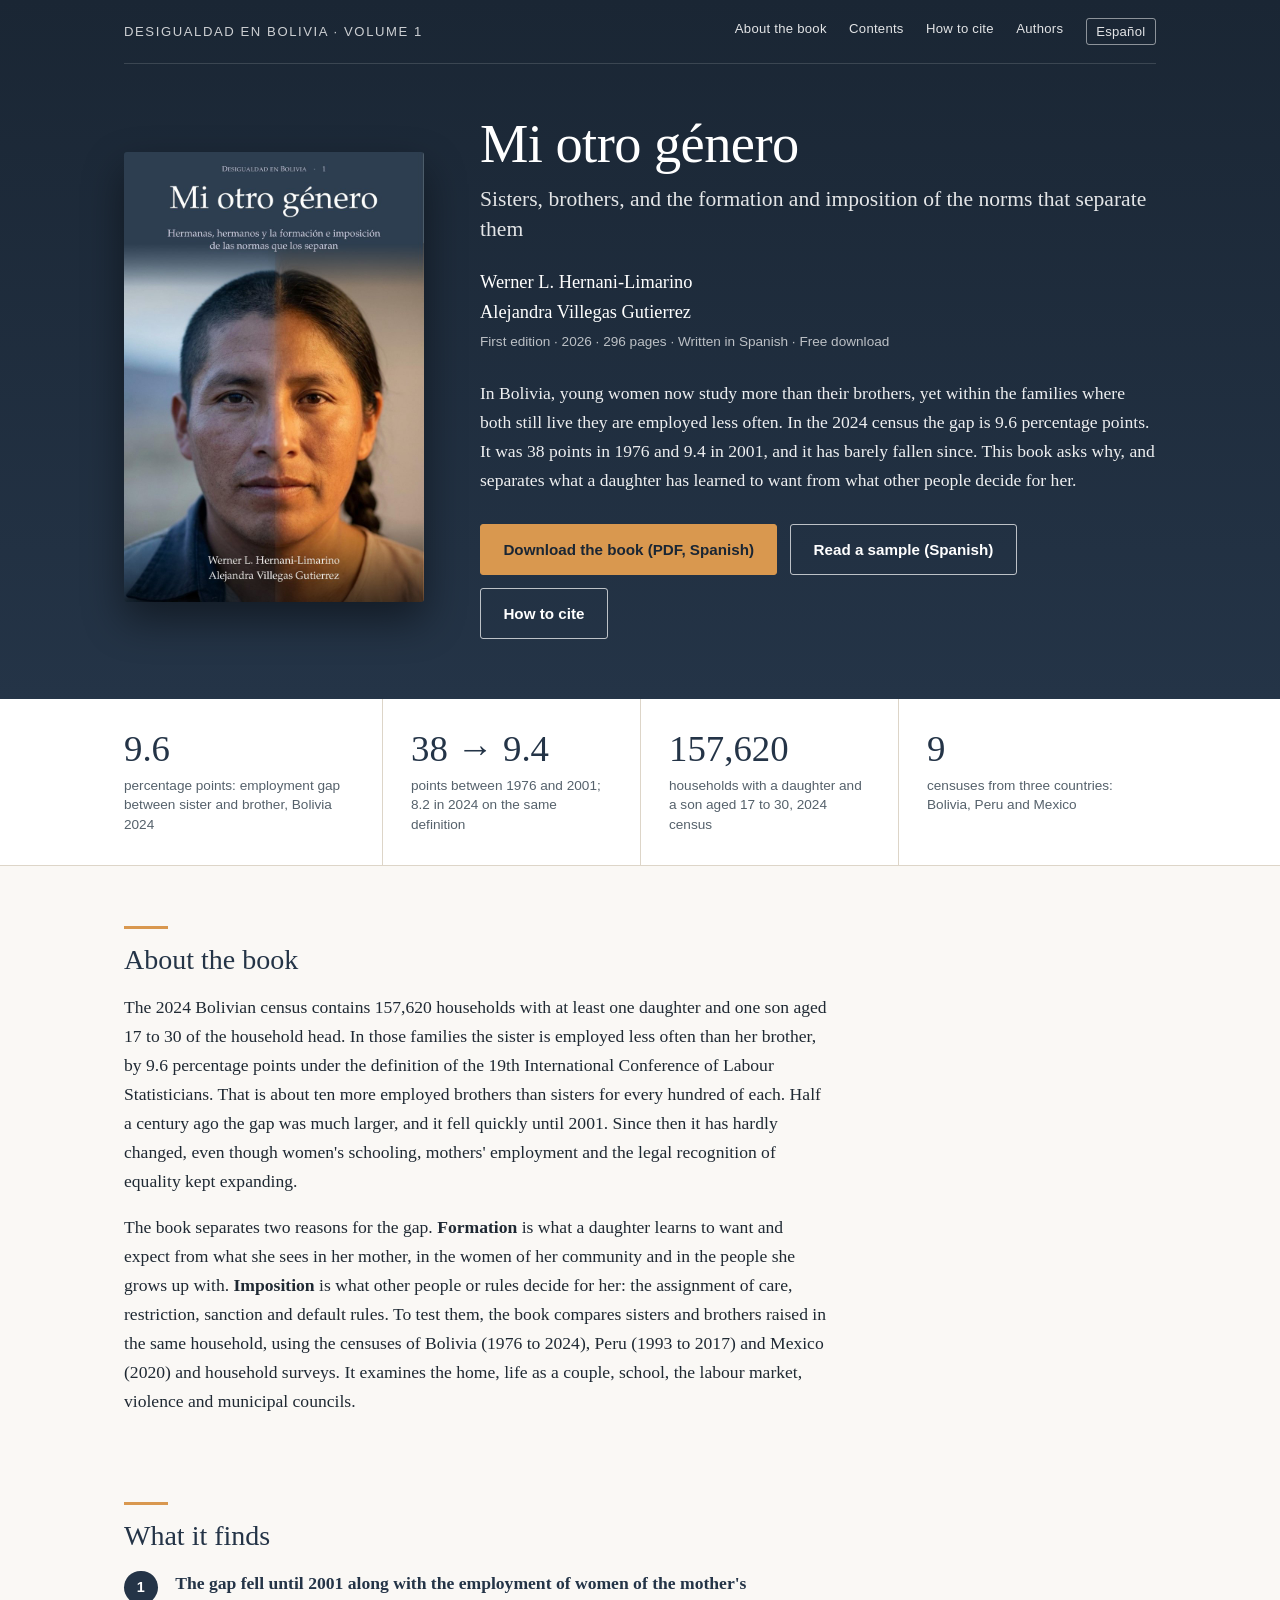
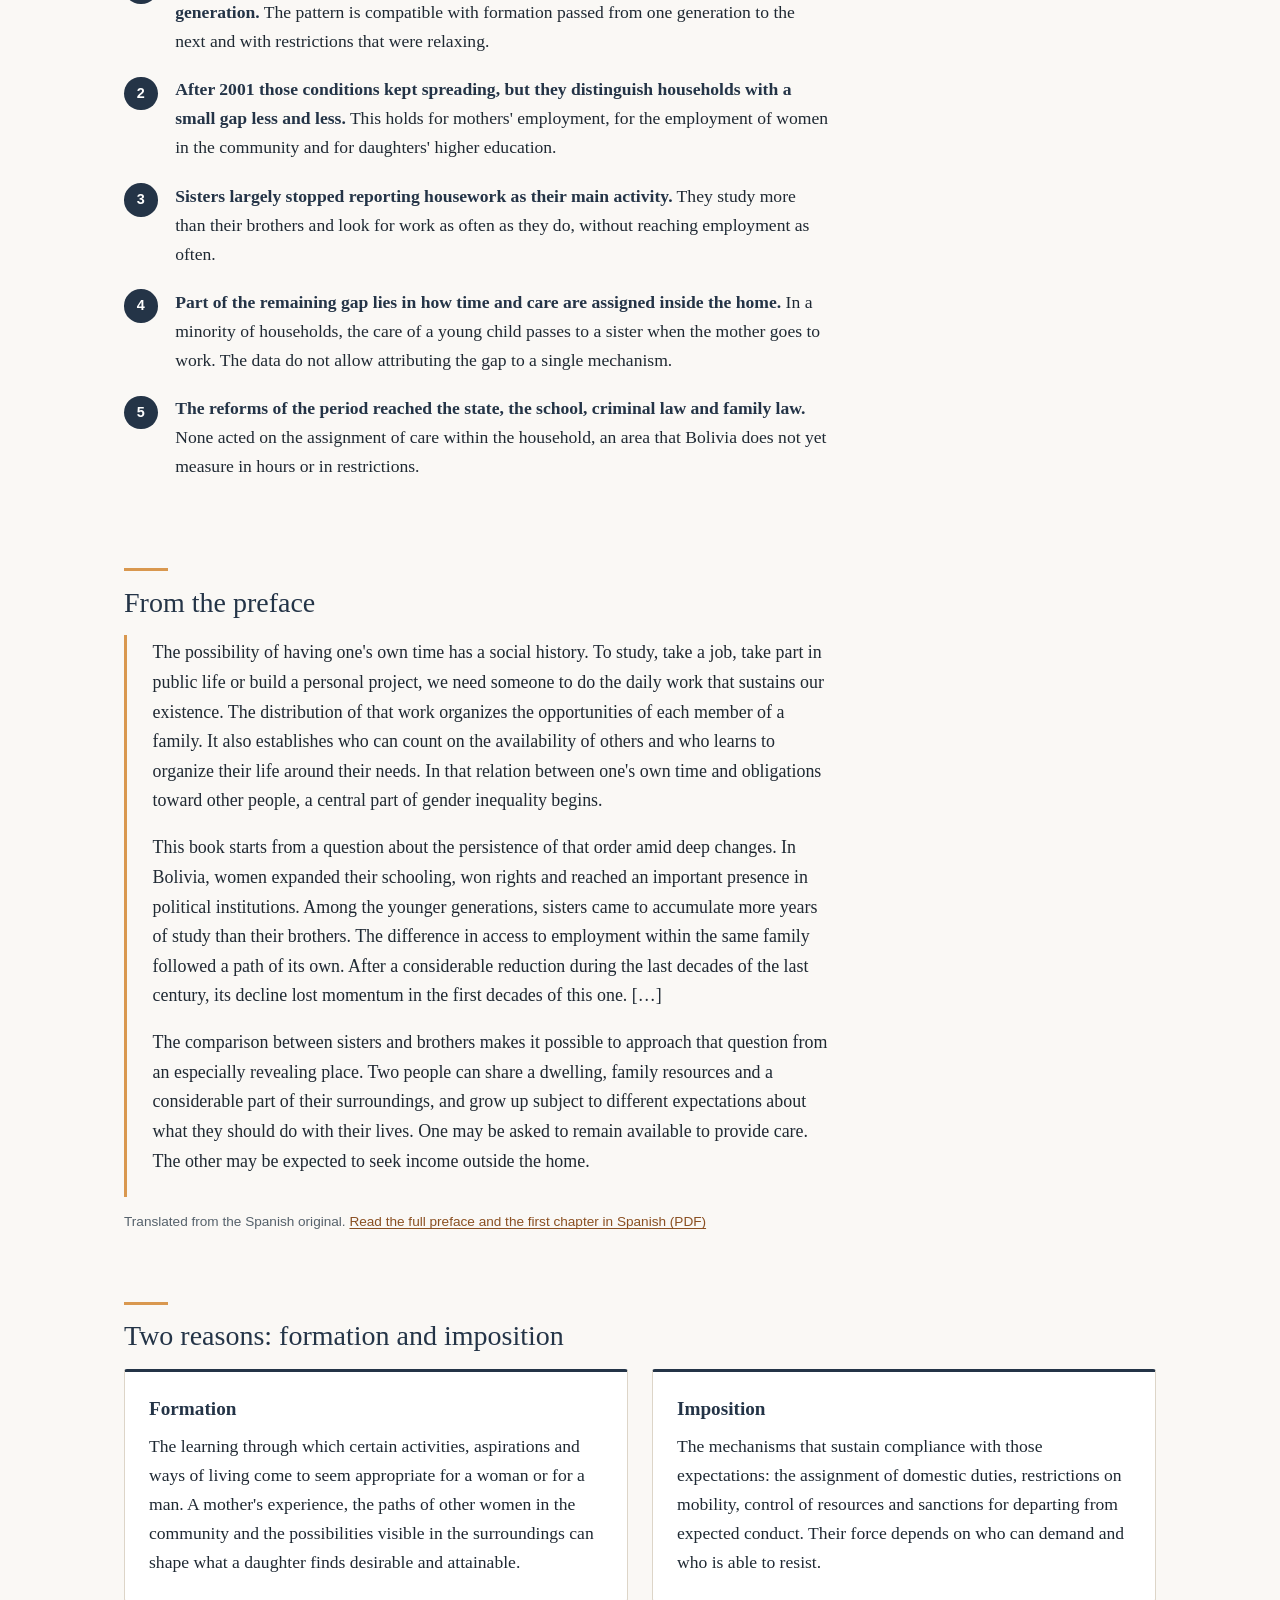
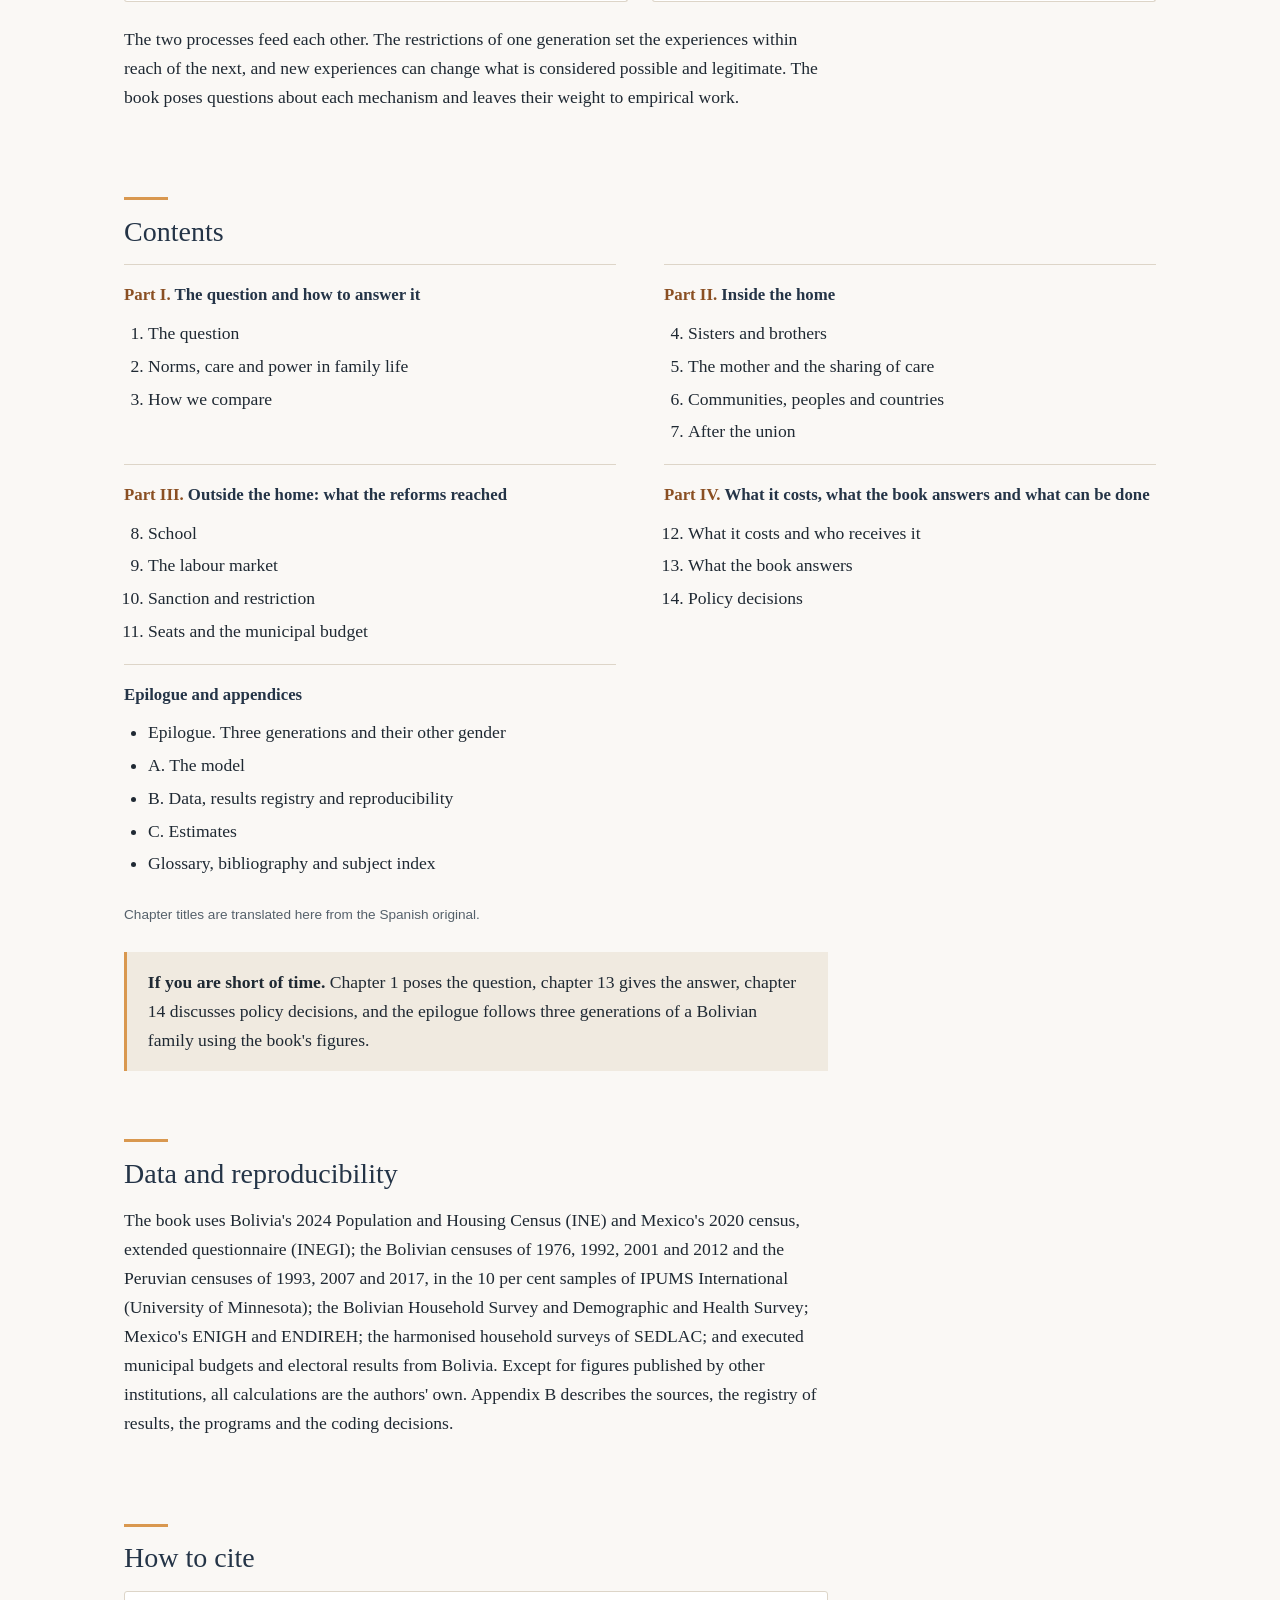
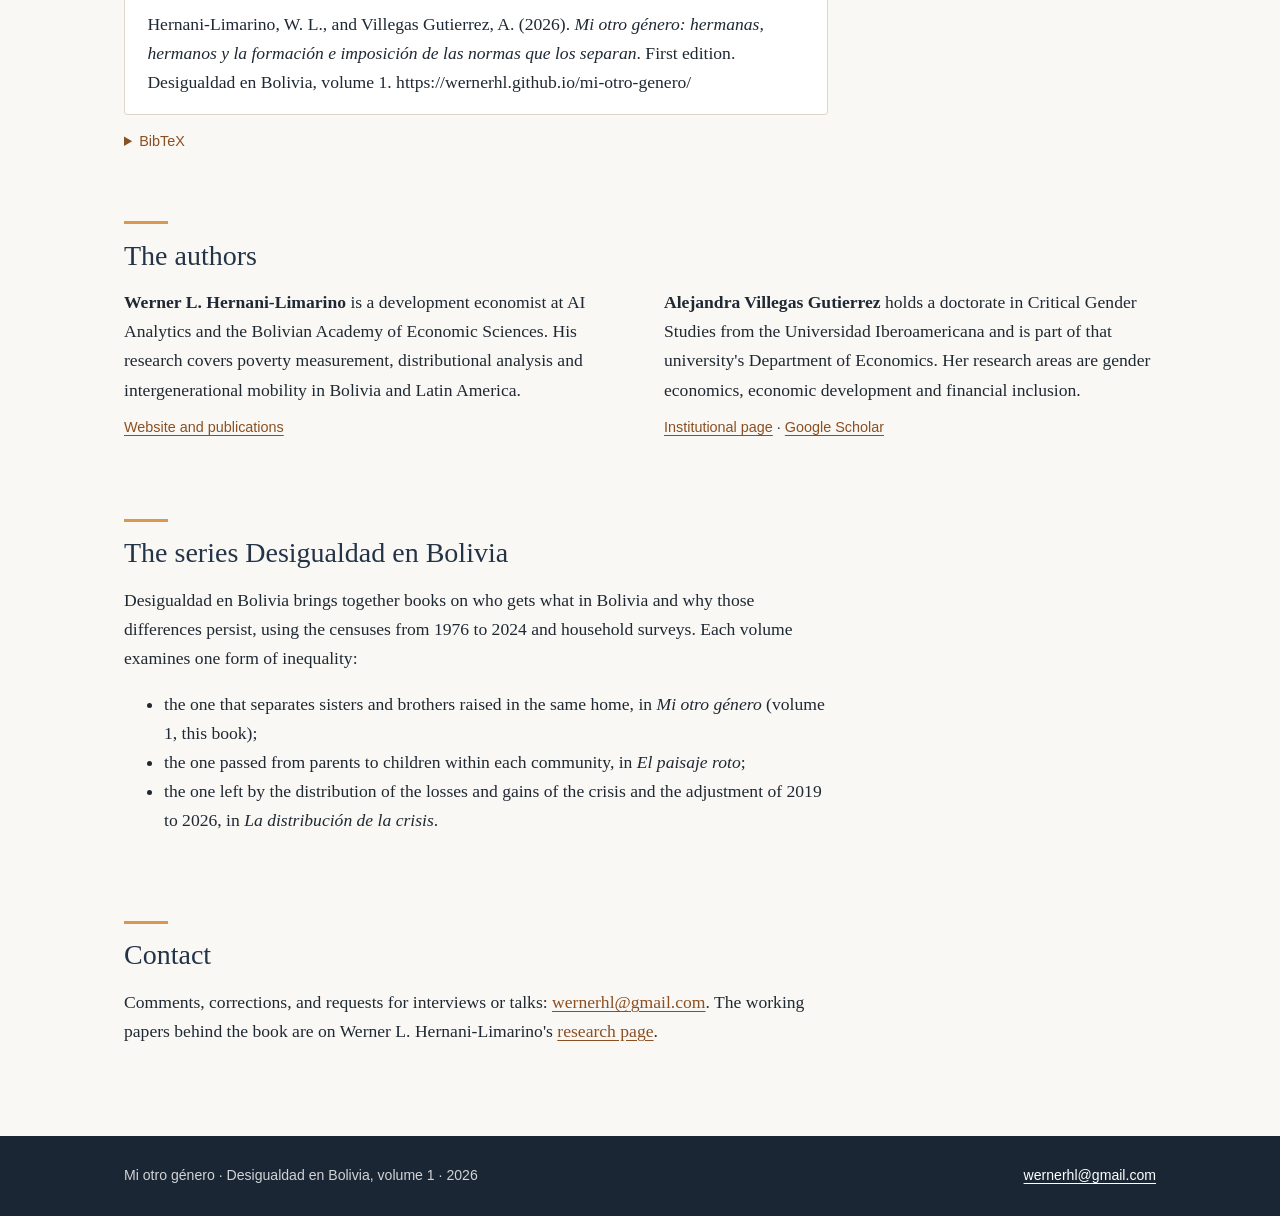
==== mi-otro-genero/en/index.html @ a049e43e "Move Mi otro género to standalone book pages (ES, EN) Each language has its own self-contained page " ====
<!doctype html>
<html lang="en">
<head>
<meta charset="utf-8">
<meta name="viewport" content="width=device-width, initial-scale=1">
<title>Mi otro género | Hernani-Limarino and Villegas Gutierrez</title>
<meta name="description" content="A book on the employment gap between sisters and brothers raised in the same home in Bolivia, Peru and Mexico, and on how the formation and imposition of gender norms sustain it. Desigualdad en Bolivia, volume 1. Free download (in Spanish).">
<link rel="canonical" href="https://wernerhl.github.io/mi-otro-genero/en/">
<link rel="alternate" hreflang="es" href="https://wernerhl.github.io/mi-otro-genero/">
<link rel="alternate" hreflang="en" href="https://wernerhl.github.io/mi-otro-genero/en/">
<link rel="alternate" hreflang="x-default" href="https://wernerhl.github.io/mi-otro-genero/">
<link rel="icon" type="image/png" href="../assets/favicon.png">
<link rel="stylesheet" href="../assets/style.css">
<meta property="og:type" content="book">
<meta property="og:locale" content="en">
<meta property="og:title" content="Mi otro género">
<meta property="og:description" content="Sisters, brothers, and the formation and imposition of the norms that separate them. Werner L. Hernani-Limarino and Alejandra Villegas Gutierrez.">
<meta property="og:url" content="https://wernerhl.github.io/mi-otro-genero/en/">
<meta property="og:image" content="https://wernerhl.github.io/mi-otro-genero/assets/cover-og.jpg">
<meta name="twitter:card" content="summary_large_image">
<script type="application/ld+json">
{
  "@context": "https://schema.org",
  "@type": "Book",
  "name": "Mi otro género",
  "alternativeHeadline": "Sisters, brothers, and the formation and imposition of the norms that separate them",
  "inLanguage": "es",
  "datePublished": "2026",
  "bookEdition": "First edition",
  "numberOfPages": 296,
  "url": "https://wernerhl.github.io/mi-otro-genero/en/",
  "image": "https://wernerhl.github.io/mi-otro-genero/assets/cover.jpg",
  "description": "A book on the employment gap between sisters and brothers raised in the same home in Bolivia, Peru and Mexico, and on how the formation and imposition of gender norms sustain it.",
  "keywords": "gender norms, female employment, sisters and brothers, formation and imposition, care, censuses, Bolivia, Latin America",
  "author": [
    {"@type": "Person", "name": "Werner L. Hernani-Limarino"},
    {"@type": "Person", "name": "Alejandra Villegas Gutierrez"}
  ],
  "isPartOf": {"@type": "BookSeries", "name": "Desigualdad en Bolivia", "position": 1},
  "isAccessibleForFree": true,
  "workExample": {
    "@type": "Book",
    "bookFormat": "https://schema.org/EBook",
    "encodingFormat": "application/pdf",
    "inLanguage": "es",
    "url": "https://wernerhl.github.io/mi-otro-genero/mi-otro-genero.pdf"
  }
}
</script>
</head>
<body>
<a class="skip" href="#main-content">Skip to content</a>

<header class="hero">
  <div class="wrap">
    <div class="topbar">
      <span class="series">Desigualdad en Bolivia · Volume 1</span>
      <nav aria-label="Sections">
        <a href="#about">About the book</a>
        <a href="#contents">Contents</a>
        <a href="#how-to-cite">How to cite</a>
        <a href="#authors">Authors</a>
        <a class="lang" href="../" hreflang="es" lang="es">Español</a>
      </nav>
    </div>
    <div class="hero-grid">
      <figure class="cover">
        <img src="../assets/cover.jpg" width="800" height="1200" alt="Cover of Mi otro género: a man's face and a woman's face joined in a single image">
      </figure>
      <div>
        <h1>Mi otro género</h1>
        <p class="subtitle">Sisters, brothers, and the formation and imposition of the norms that separate them</p>
        <p class="authors">Werner L. Hernani-Limarino<br>Alejandra Villegas Gutierrez</p>
        <p class="edition">First edition · 2026 · 296 pages · Written in Spanish · Free download</p>
        <p class="lead">In Bolivia, young women now study more than their brothers, yet within the families where both still live they are employed less often. In the 2024 census the gap is 9.6 percentage points. It was 38 points in 1976 and 9.4 in 2001, and it has barely fallen since. This book asks why, and separates what a daughter has learned to want from what other people decide for her.</p>
        <div class="buttons">
          <a class="btn primary" href="../mi-otro-genero.pdf">Download the book (PDF, Spanish)</a>
          <a class="btn" href="../mi-otro-genero-muestra.pdf">Read a sample (Spanish)</a>
          <a class="btn" href="#how-to-cite">How to cite</a>
        </div>
      </div>
    </div>
  </div>
</header>

<div class="figures">
  <div class="wrap">
    <ul>
      <li><span class="n">9.6</span><span class="l">percentage points: employment gap between sister and brother, Bolivia 2024</span></li>
      <li><span class="n">38 → 9.4</span><span class="l">points between 1976 and 2001; 8.2 in 2024 on the same definition</span></li>
      <li><span class="n">157,620</span><span class="l">households with a daughter and a son aged 17 to 30, 2024 census</span></li>
      <li><span class="n">9</span><span class="l">censuses from three countries: Bolivia, Peru and Mexico</span></li>
    </ul>
  </div>
</div>

<main id="main-content" class="wrap">

<section id="about">
  <h2>About the book</h2>
  <div class="text">
    <p>The 2024 Bolivian census contains 157,620 households with at least one daughter and one son aged 17 to 30 of the household head. In those families the sister is employed less often than her brother, by 9.6 percentage points under the definition of the 19th International Conference of Labour Statisticians. That is about ten more employed brothers than sisters for every hundred of each. Half a century ago the gap was much larger, and it fell quickly until 2001. Since then it has hardly changed, even though women's schooling, mothers' employment and the legal recognition of equality kept expanding.</p>
    <p>The book separates two reasons for the gap. <strong>Formation</strong> is what a daughter learns to want and expect from what she sees in her mother, in the women of her community and in the people she grows up with. <strong>Imposition</strong> is what other people or rules decide for her: the assignment of care, restriction, sanction and default rules. To test them, the book compares sisters and brothers raised in the same household, using the censuses of Bolivia (1976 to 2024), Peru (1993 to 2017) and Mexico (2020) and household surveys. It examines the home, life as a couple, school, the labour market, violence and municipal councils.</p>
  </div>
</section>

<section id="findings">
  <h2>What it finds</h2>
  <ol class="findings text">
    <li><strong>The gap fell until 2001 along with the employment of women of the mother's generation.</strong> The pattern is compatible with formation passed from one generation to the next and with restrictions that were relaxing.</li>
    <li><strong>After 2001 those conditions kept spreading, but they distinguish households with a small gap less and less.</strong> This holds for mothers' employment, for the employment of women in the community and for daughters' higher education.</li>
    <li><strong>Sisters largely stopped reporting housework as their main activity.</strong> They study more than their brothers and look for work as often as they do, without reaching employment as often.</li>
    <li><strong>Part of the remaining gap lies in how time and care are assigned inside the home.</strong> In a minority of households, the care of a young child passes to a sister when the mother goes to work. The data do not allow attributing the gap to a single mechanism.</li>
    <li><strong>The reforms of the period reached the state, the school, criminal law and family law.</strong> None acted on the assignment of care within the household, an area that Bolivia does not yet measure in hours or in restrictions.</li>
  </ol>
</section>

<section id="preface">
  <h2>From the preface</h2>
  <blockquote class="preface">
    <p>The possibility of having one's own time has a social history. To study, take a job, take part in public life or build a personal project, we need someone to do the daily work that sustains our existence. The distribution of that work organizes the opportunities of each member of a family. It also establishes who can count on the availability of others and who learns to organize their life around their needs. In that relation between one's own time and obligations toward other people, a central part of gender inequality begins.</p>
    <p>This book starts from a question about the persistence of that order amid deep changes. In Bolivia, women expanded their schooling, won rights and reached an important presence in political institutions. Among the younger generations, sisters came to accumulate more years of study than their brothers. The difference in access to employment within the same family followed a path of its own. After a considerable reduction during the last decades of the last century, its decline lost momentum in the first decades of this one. […]</p>
    <p>The comparison between sisters and brothers makes it possible to approach that question from an especially revealing place. Two people can share a dwelling, family resources and a considerable part of their surroundings, and grow up subject to different expectations about what they should do with their lives. One may be asked to remain available to provide care. The other may be expected to seek income outside the home.</p>
  </blockquote>
  <p class="source">Translated from the Spanish original. <a href="../mi-otro-genero-muestra.pdf">Read the full preface and the first chapter in Spanish (PDF)</a></p>
</section>

<section id="two-reasons">
  <h2>Two reasons: formation and imposition</h2>
  <div class="two">
    <div class="card">
      <h3>Formation</h3>
      <p>The learning through which certain activities, aspirations and ways of living come to seem appropriate for a woman or for a man. A mother's experience, the paths of other women in the community and the possibilities visible in the surroundings can shape what a daughter finds desirable and attainable.</p>
    </div>
    <div class="card">
      <h3>Imposition</h3>
      <p>The mechanisms that sustain compliance with those expectations: the assignment of domestic duties, restrictions on mobility, control of resources and sanctions for departing from expected conduct. Their force depends on who can demand and who is able to resist.</p>
    </div>
  </div>
  <div class="text">
    <p>The two processes feed each other. The restrictions of one generation set the experiences within reach of the next, and new experiences can change what is considered possible and legitimate. The book poses questions about each mechanism and leaves their weight to empirical work.</p>
  </div>
</section>

<section id="contents">
  <h2>Contents</h2>
  <div class="parts">
    <div class="part">
      <h3><span>Part I.</span> The question and how to answer it</h3>
      <ol>
        <li>The question</li>
        <li>Norms, care and power in family life</li>
        <li>How we compare</li>
      </ol>
    </div>
    <div class="part">
      <h3><span>Part II.</span> Inside the home</h3>
      <ol start="4">
        <li>Sisters and brothers</li>
        <li>The mother and the sharing of care</li>
        <li>Communities, peoples and countries</li>
        <li>After the union</li>
      </ol>
    </div>
    <div class="part">
      <h3><span>Part III.</span> Outside the home: what the reforms reached</h3>
      <ol start="8">
        <li>School</li>
        <li>The labour market</li>
        <li>Sanction and restriction</li>
        <li>Seats and the municipal budget</li>
      </ol>
    </div>
    <div class="part">
      <h3><span>Part IV.</span> What it costs, what the book answers and what can be done</h3>
      <ol start="12">
        <li>What it costs and who receives it</li>
        <li>What the book answers</li>
        <li>Policy decisions</li>
      </ol>
    </div>
    <div class="part">
      <h3>Epilogue and appendices</h3>
      <ul>
        <li>Epilogue. Three generations and their other gender</li>
        <li>A. The model</li>
        <li>B. Data, results registry and reproducibility</li>
        <li>C. Estimates</li>
        <li>Glossary, bibliography and subject index</li>
      </ul>
    </div>
  </div>
  <p class="source">Chapter titles are translated here from the Spanish original.</p>
  <div class="tip">
    <p><strong>If you are short of time.</strong> Chapter 1 poses the question, chapter 13 gives the answer, chapter 14 discusses policy decisions, and the epilogue follows three generations of a Bolivian family using the book's figures.</p>
  </div>
</section>

<section id="data">
  <h2>Data and reproducibility</h2>
  <div class="text">
    <p>The book uses Bolivia's 2024 Population and Housing Census (INE) and Mexico's 2020 census, extended questionnaire (INEGI); the Bolivian censuses of 1976, 1992, 2001 and 2012 and the Peruvian censuses of 1993, 2007 and 2017, in the 10 per cent samples of IPUMS International (University of Minnesota); the Bolivian Household Survey and Demographic and Health Survey; Mexico's ENIGH and ENDIREH; the harmonised household surveys of SEDLAC; and executed municipal budgets and electoral results from Bolivia. Except for figures published by other institutions, all calculations are the authors' own. Appendix B describes the sources, the registry of results, the programs and the coding decisions.</p>
  </div>
</section>

<section id="how-to-cite">
  <h2>How to cite</h2>
  <div class="cite">
    <p>Hernani-Limarino, W. L., and Villegas Gutierrez, A. (2026). <em>Mi otro género: hermanas, hermanos y la formación e imposición de las normas que los separan</em>. First edition. Desigualdad en Bolivia, volume 1. https://wernerhl.github.io/mi-otro-genero/</p>
  </div>
  <details class="bib">
    <summary>BibTeX</summary>
<pre>@book{HernaniVillegas2026MiOtroGenero,
  author    = {Hernani-Limarino, Werner L. and Villegas Gutierrez, Alejandra},
  title     = {Mi otro género: hermanas, hermanos y la formación e imposición de las normas que los separan},
  year      = {2026},
  edition   = {First},
  series    = {Desigualdad en Bolivia},
  number    = {1},
  language  = {spanish},
  url       = {https://wernerhl.github.io/mi-otro-genero/}
}</pre>
  </details>
</section>

<section id="authors">
  <h2>The authors</h2>
  <div class="people">
    <div>
      <p><strong>Werner L. Hernani-Limarino</strong> is a development economist at AI Analytics and the Bolivian Academy of Economic Sciences. His research covers poverty measurement, distributional analysis and intergenerational mobility in Bolivia and Latin America.</p>
      <p class="links"><a href="https://wernerhl.github.io/">Website and publications</a></p>
    </div>
    <div>
      <p><strong>Alejandra Villegas Gutierrez</strong> holds a doctorate in Critical Gender Studies from the Universidad Iberoamericana and is part of that university's Department of Economics. Her research areas are gender economics, economic development and financial inclusion.</p>
      <p class="links"><a href="https://economia.ibero.mx/personnel/mtra-maria-alejandra-villegas-gutierrez/">Institutional page</a> · <a href="https://scholar.google.com/citations?user=RIN1hb8AAAAJ&amp;hl=en">Google Scholar</a></p>
    </div>
  </div>
</section>

<section id="series">
  <h2>The series Desigualdad en Bolivia</h2>
  <div class="text">
    <p>Desigualdad en Bolivia brings together books on who gets what in Bolivia and why those differences persist, using the censuses from 1976 to 2024 and household surveys. Each volume examines one form of inequality:</p>
    <ul>
      <li>the one that separates sisters and brothers raised in the same home, in <em>Mi otro género</em> (volume 1, this book);</li>
      <li>the one passed from parents to children within each community, in <em>El paisaje roto</em>;</li>
      <li>the one left by the distribution of the losses and gains of the crisis and the adjustment of 2019 to 2026, in <em>La distribución de la crisis</em>.</li>
    </ul>
  </div>
</section>

<section id="contact">
  <h2>Contact</h2>
  <div class="text">
    <p>Comments, corrections, and requests for interviews or talks: <a href="mailto:wernerhl@gmail.com">wernerhl@gmail.com</a>. The working papers behind the book are on Werner L. Hernani-Limarino's <a href="https://wernerhl.github.io/research.html">research page</a>.</p>
  </div>
</section>

</main>

<footer>
  <div class="wrap">
    <span>Mi otro género · Desigualdad en Bolivia, volume 1 · 2026</span>
    <span><a href="mailto:wernerhl@gmail.com">wernerhl@gmail.com</a></span>
  </div>
</footer>
</body>
</html>
---- mi-otro-genero/assets/style.css ----
:root {
  --navy: #243447;
  --navy-deep: #1a2634;
  --paper: #faf8f5;
  --sand: #f0eae0;
  --ink: #1f2933;
  --muted: #55616b;
  --line: #ddd5c8;
  --amber: #d9984f;
  --link: #8a4f22;
  --serif: "Iowan Old Style", "Palatino Linotype", Palatino, "Book Antiqua", Georgia, serif;
  --sans: -apple-system, "Segoe UI", Roboto, "Helvetica Neue", Arial, sans-serif;
}

* { box-sizing: border-box; }

html { scroll-behavior: smooth; }

body {
  margin: 0;
  background: var(--paper);
  color: var(--ink);
  font-family: var(--serif);
  font-size: 1.1rem;
  line-height: 1.65;
  -webkit-text-size-adjust: 100%;
}

a { color: var(--link); text-underline-offset: 0.18em; }
a:hover { color: var(--navy); }
a:focus-visible, summary:focus-visible { outline: 3px solid var(--amber); outline-offset: 3px; }

.skip {
  position: absolute;
  left: -999px;
  top: 0;
  background: #fff;
  color: var(--navy);
  padding: 0.6rem 1rem;
  z-index: 10;
}
.skip:focus { left: 0; }

.wrap {
  width: 100%;
  max-width: 1080px;
  margin: 0 auto;
  padding: 0 24px;
}

.hero {
  background: linear-gradient(180deg, var(--navy-deep) 0%, var(--navy) 100%);
  color: #fff;
}

.topbar {
  display: flex;
  flex-wrap: wrap;
  align-items: center;
  justify-content: space-between;
  gap: 0.6rem 1.6rem;
  padding: 18px 0;
  font-family: var(--sans);
  font-size: 0.82rem;
  letter-spacing: 0.02em;
  border-bottom: 1px solid rgba(255, 255, 255, 0.14);
}
.topbar .series {
  text-transform: uppercase;
  letter-spacing: 0.12em;
  color: rgba(255, 255, 255, 0.78);
}
.topbar nav { display: flex; flex-wrap: wrap; gap: 0.4rem 1.4rem; }
.topbar a { color: rgba(255, 255, 255, 0.88); text-decoration: none; }
.topbar a:hover { color: #fff; text-decoration: underline; }
.topbar a.lang {
  border: 1px solid rgba(255, 255, 255, 0.5);
  border-radius: 3px;
  padding: 0.1rem 0.6rem;
}

.hero-grid {
  display: grid;
  grid-template-columns: 300px 1fr;
  gap: 56px;
  align-items: center;
  padding: 52px 0 60px;
}

.cover { margin: 0; }
.cover img {
  display: block;
  width: 100%;
  height: auto;
  border-radius: 3px;
  box-shadow: 0 18px 40px rgba(0, 0, 0, 0.45);
}

.hero h1 {
  margin: 0;
  font-size: 3.4rem;
  line-height: 1.05;
  font-weight: 400;
  letter-spacing: -0.01em;
}
.subtitle {
  margin: 0.7rem 0 0;
  font-size: 1.35rem;
  line-height: 1.4;
  color: rgba(255, 255, 255, 0.88);
}
.authors {
  margin: 1.4rem 0 0;
  font-size: 1.15rem;
  color: #fff;
}
.edition {
  margin: 0.2rem 0 0;
  font-family: var(--sans);
  font-size: 0.85rem;
  color: rgba(255, 255, 255, 0.7);
}
.lead {
  margin: 1.6rem 0 0;
  max-width: 40em;
  font-size: 1.1rem;
  color: rgba(255, 255, 255, 0.92);
}

.buttons { display: flex; flex-wrap: wrap; gap: 0.8rem; margin-top: 1.8rem; }
.btn {
  display: inline-block;
  font-family: var(--sans);
  font-size: 0.95rem;
  font-weight: 600;
  text-decoration: none;
  padding: 0.75rem 1.4rem;
  border-radius: 3px;
  border: 1.5px solid rgba(255, 255, 255, 0.7);
  color: #fff;
}
.btn:hover { background: rgba(255, 255, 255, 0.12); color: #fff; }
.btn.primary { background: var(--amber); border-color: var(--amber); color: var(--navy-deep); }
.btn.primary:hover { background: #e6aa66; border-color: #e6aa66; color: var(--navy-deep); }

.figures {
  background: #fff;
  border-bottom: 1px solid var(--line);
}
.figures ul {
  list-style: none;
  margin: 0;
  padding: 0;
  display: grid;
  grid-template-columns: repeat(4, 1fr);
}
.figures li { padding: 30px 28px 30px 0; }
.figures li + li { padding-left: 28px; border-left: 1px solid var(--line); }
.figures .n {
  display: block;
  font-size: 2.3rem;
  line-height: 1.1;
  color: var(--navy);
  white-space: nowrap;
}
.figures .l {
  display: block;
  margin-top: 0.4rem;
  font-family: var(--sans);
  font-size: 0.85rem;
  line-height: 1.45;
  color: var(--muted);
}

section { padding: 12px 0 8px; }
.text { max-width: 44rem; }

h2 {
  margin: 3rem 0 1rem;
  font-size: 1.75rem;
  line-height: 1.2;
  font-weight: 400;
  color: var(--navy);
}
h2::before {
  content: "";
  display: block;
  width: 44px;
  height: 3px;
  background: var(--amber);
  margin-bottom: 0.9rem;
}
h3 { margin: 0 0 0.5rem; font-size: 1.2rem; font-weight: 600; color: var(--navy); }

p { margin: 0 0 1.1rem; }

.findings {
  list-style: none;
  counter-reset: f;
  margin: 0;
  padding: 0;
}
.findings li {
  counter-increment: f;
  position: relative;
  padding: 0 0 1.2rem 3.2rem;
}
.findings li::before {
  content: counter(f);
  position: absolute;
  left: 0;
  top: 0.1rem;
  width: 2.1rem;
  height: 2.1rem;
  border-radius: 50%;
  background: var(--navy);
  color: #fff;
  font-family: var(--sans);
  font-size: 0.9rem;
  font-weight: 600;
  display: flex;
  align-items: center;
  justify-content: center;
}
.findings strong { color: var(--navy); font-weight: 600; }

blockquote.preface {
  margin: 0;
  padding: 0.2rem 0 0.2rem 1.6rem;
  border-left: 3px solid var(--amber);
  max-width: 44rem;
}
blockquote.preface p { font-size: 1.12rem; }
.source {
  margin: 0.9rem 0 0;
  font-family: var(--sans);
  font-size: 0.85rem;
  color: var(--muted);
}

.two {
  display: grid;
  grid-template-columns: 1fr 1fr;
  gap: 24px;
  margin: 0 0 1.4rem;
}
.card {
  background: #fff;
  border: 1px solid var(--line);
  border-top: 3px solid var(--navy);
  border-radius: 3px;
  padding: 1.3rem 1.5rem 0.4rem;
}

.parts {
  display: grid;
  grid-template-columns: 1fr 1fr;
  gap: 6px 48px;
}
.part { padding: 1rem 0 0.6rem; border-top: 1px solid var(--line); }
.part h3 { font-size: 1.05rem; }
.part h3 span { color: var(--link); }
.part ol, .part ul { margin: 0; padding-left: 1.5rem; }
.part li { padding: 0.12rem 0; }

.tip {
  background: var(--sand);
  border-left: 3px solid var(--amber);
  padding: 1rem 1.3rem;
  margin: 1.6rem 0 0;
  max-width: 44rem;
}
.tip p { margin: 0; }

.cite {
  background: #fff;
  border: 1px solid var(--line);
  border-radius: 3px;
  padding: 1.1rem 1.4rem;
  max-width: 44rem;
  overflow-wrap: anywhere;
}
.cite p { margin: 0; }

details.bib { margin-top: 0.9rem; max-width: 44rem; }
details.bib summary {
  cursor: pointer;
  font-family: var(--sans);
  font-size: 0.9rem;
  color: var(--link);
}
details.bib pre {
  margin: 0.7rem 0 0;
  padding: 1rem 1.2rem;
  background: var(--navy-deep);
  color: #f2ede4;
  border-radius: 3px;
  overflow-x: auto;
  font-size: 0.82rem;
  line-height: 1.55;
}

.people { display: grid; grid-template-columns: 1fr 1fr; gap: 24px 48px; }
.people p { margin-bottom: 0.7rem; }
.links { font-family: var(--sans); font-size: 0.9rem; }

footer {
  margin-top: 4rem;
  background: var(--navy-deep);
  color: rgba(255, 255, 255, 0.8);
  font-family: var(--sans);
  font-size: 0.88rem;
  padding: 1.8rem 0;
}
footer .wrap { display: flex; flex-wrap: wrap; justify-content: space-between; gap: 0.6rem 2rem; }
footer a { color: #fff; }

@media (max-width: 900px) {
  .hero-grid { grid-template-columns: 220px 1fr; gap: 36px; padding: 40px 0 48px; }
  .hero h1 { font-size: 2.7rem; }
  .figures ul { grid-template-columns: 1fr 1fr; }
  .figures li:nth-child(3) { padding-left: 0; border-left: 0; }
  .figures li:nth-child(n+3) { border-top: 1px solid var(--line); }
}

@media (max-width: 680px) {
  body { font-size: 1.05rem; }
  .wrap { padding: 0 18px; }
  .hero-grid { grid-template-columns: 1fr; gap: 28px; }
  .cover { max-width: 230px; margin: 0 auto; }
  .hero h1 { font-size: 2.4rem; }
  .subtitle { font-size: 1.2rem; }
  .topbar nav a:not(.lang) { display: none; }
  .two, .parts, .people { grid-template-columns: 1fr; }
  .figures .n { font-size: 1.9rem; }
  .figures li { padding-right: 14px; }
  .figures li + li { padding-left: 16px; }
  .figures li:nth-child(3) { padding-left: 0; }
}

@media print {
  .topbar, .buttons, footer { display: none; }
  .hero { background: none; color: #000; }
  .hero * { color: #000 !important; }
}
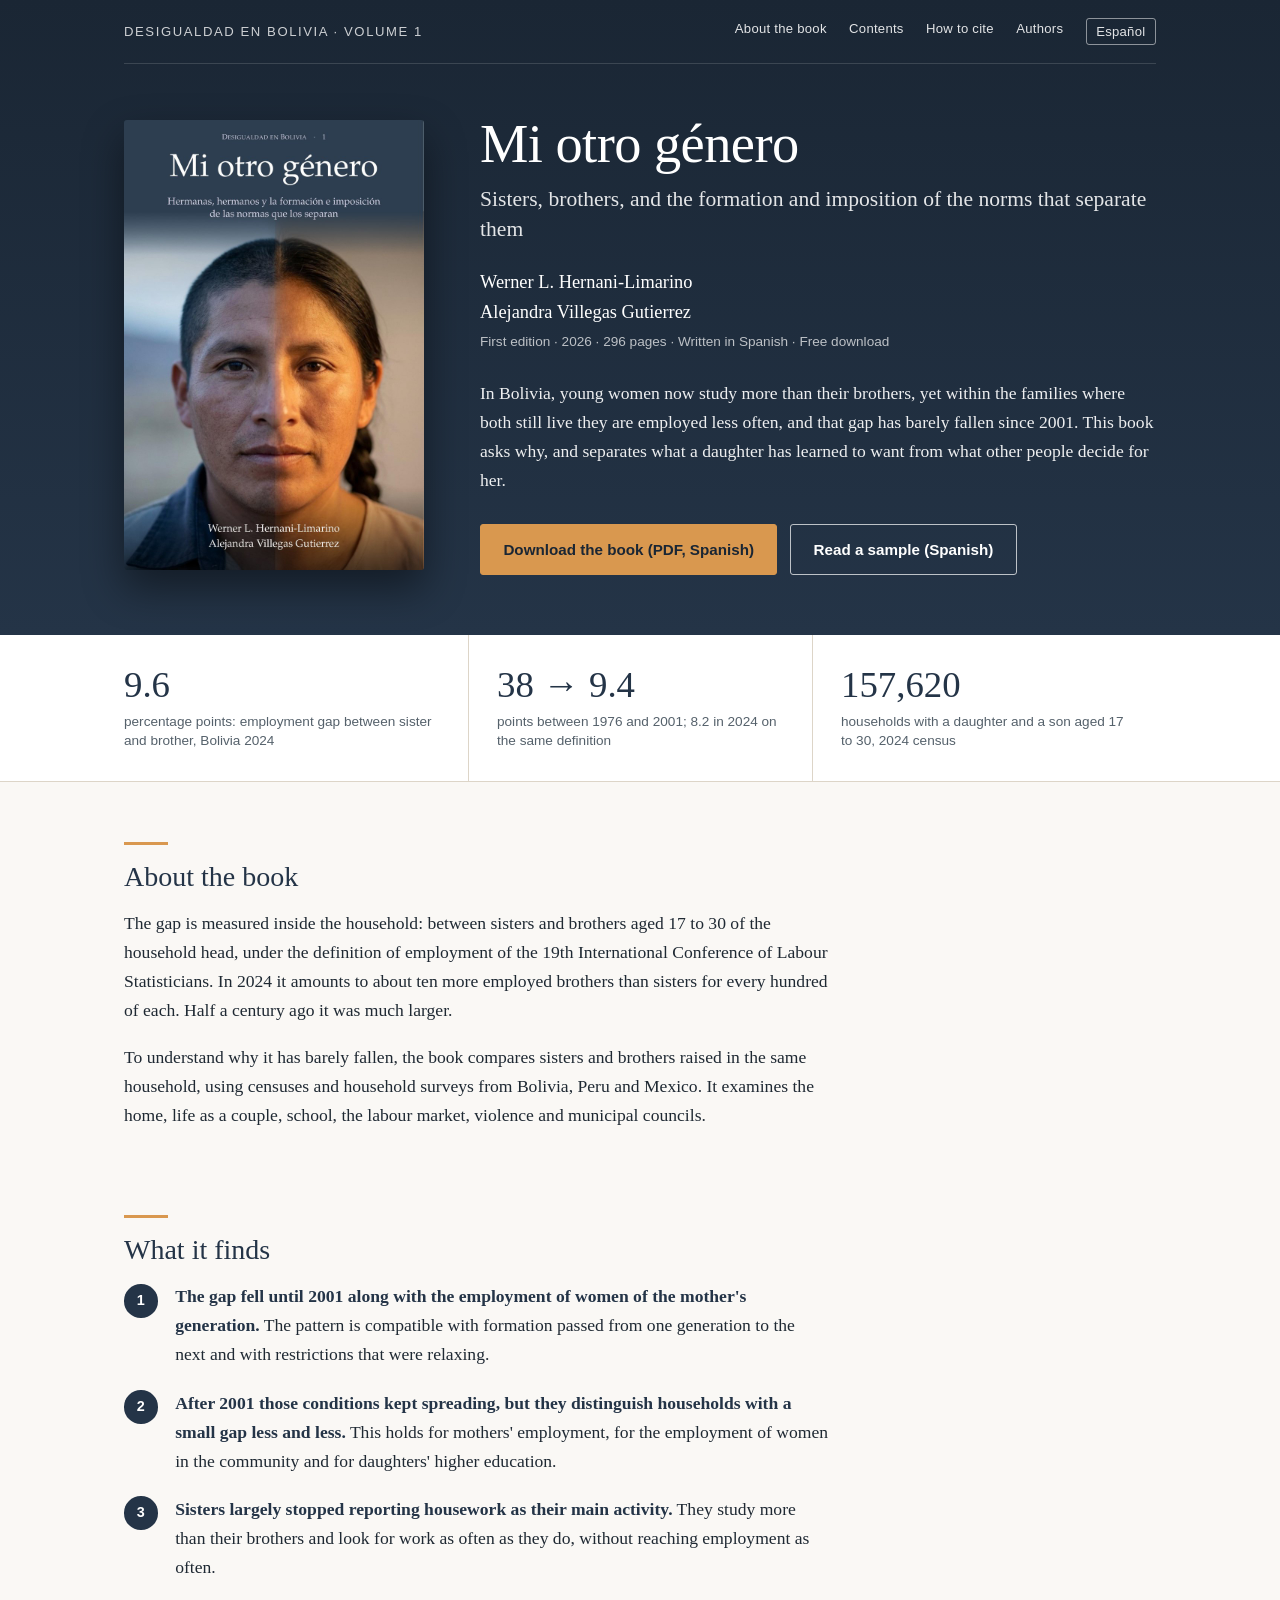
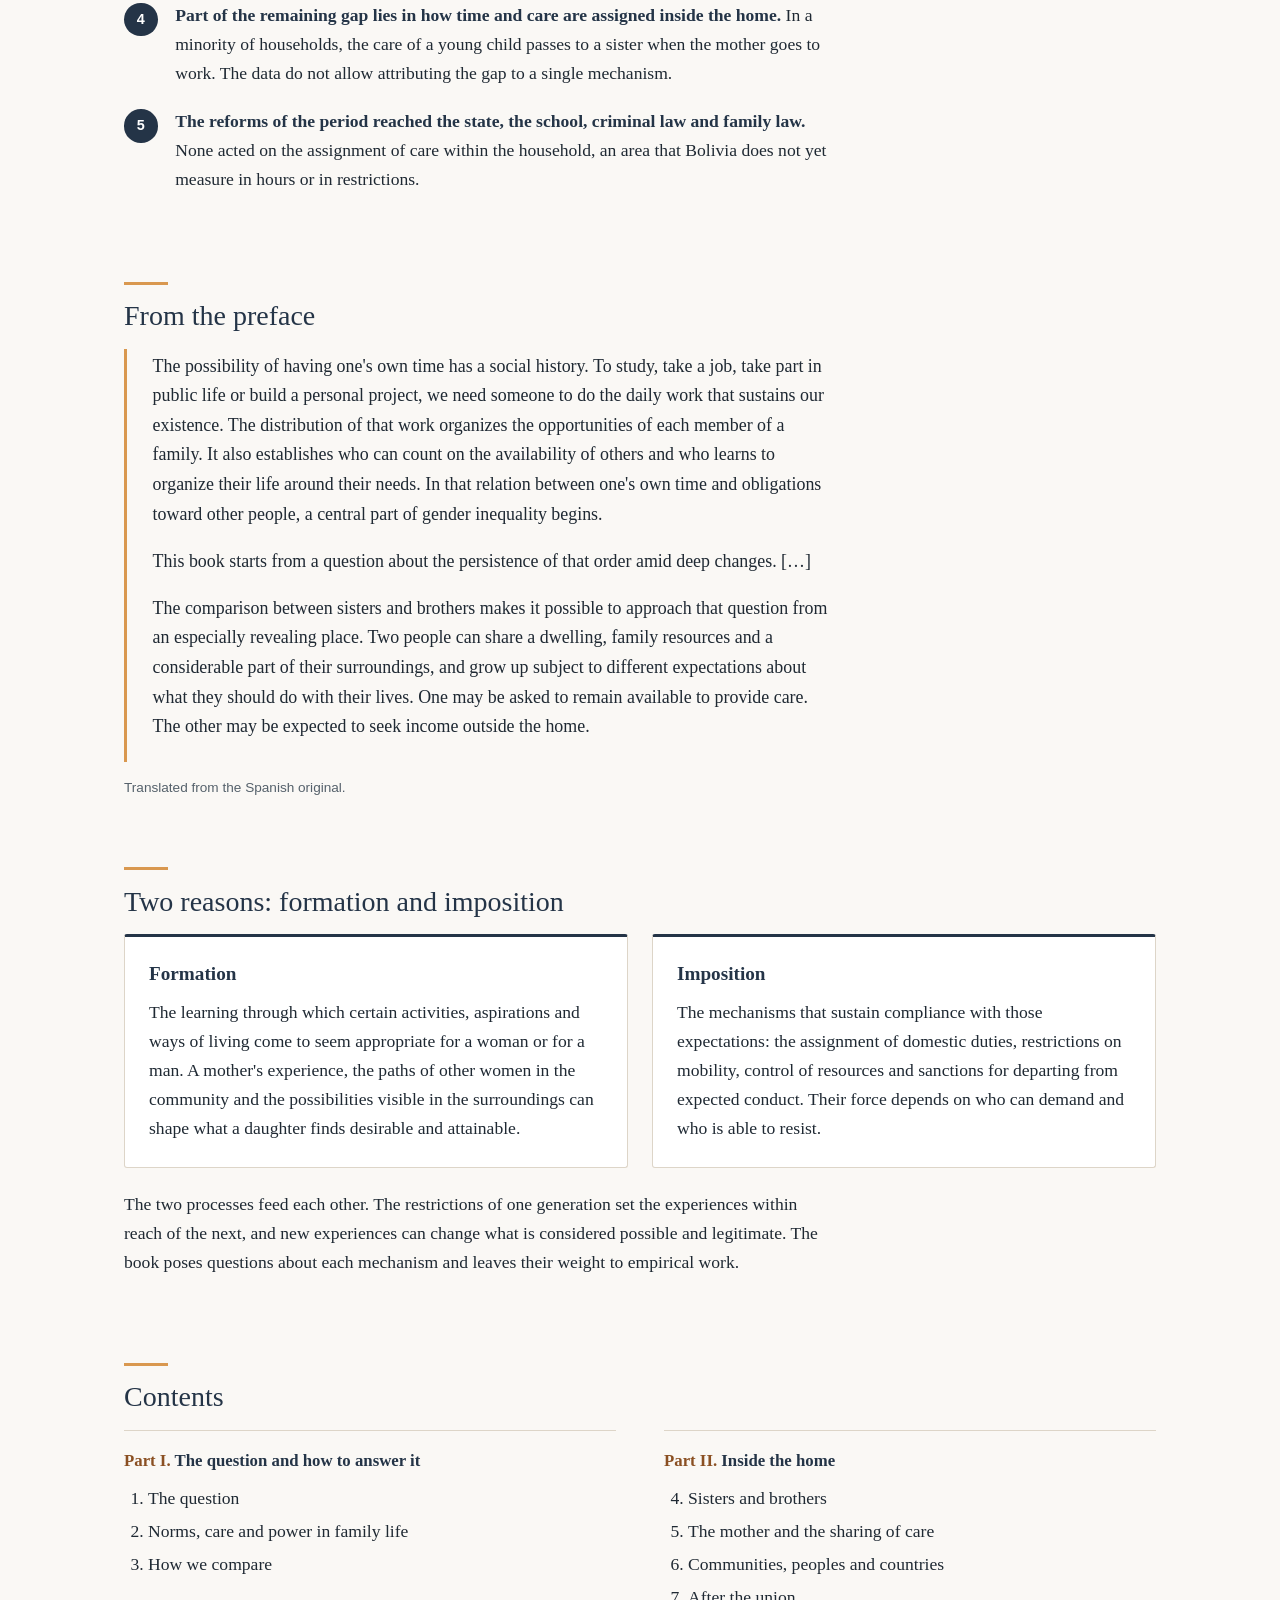
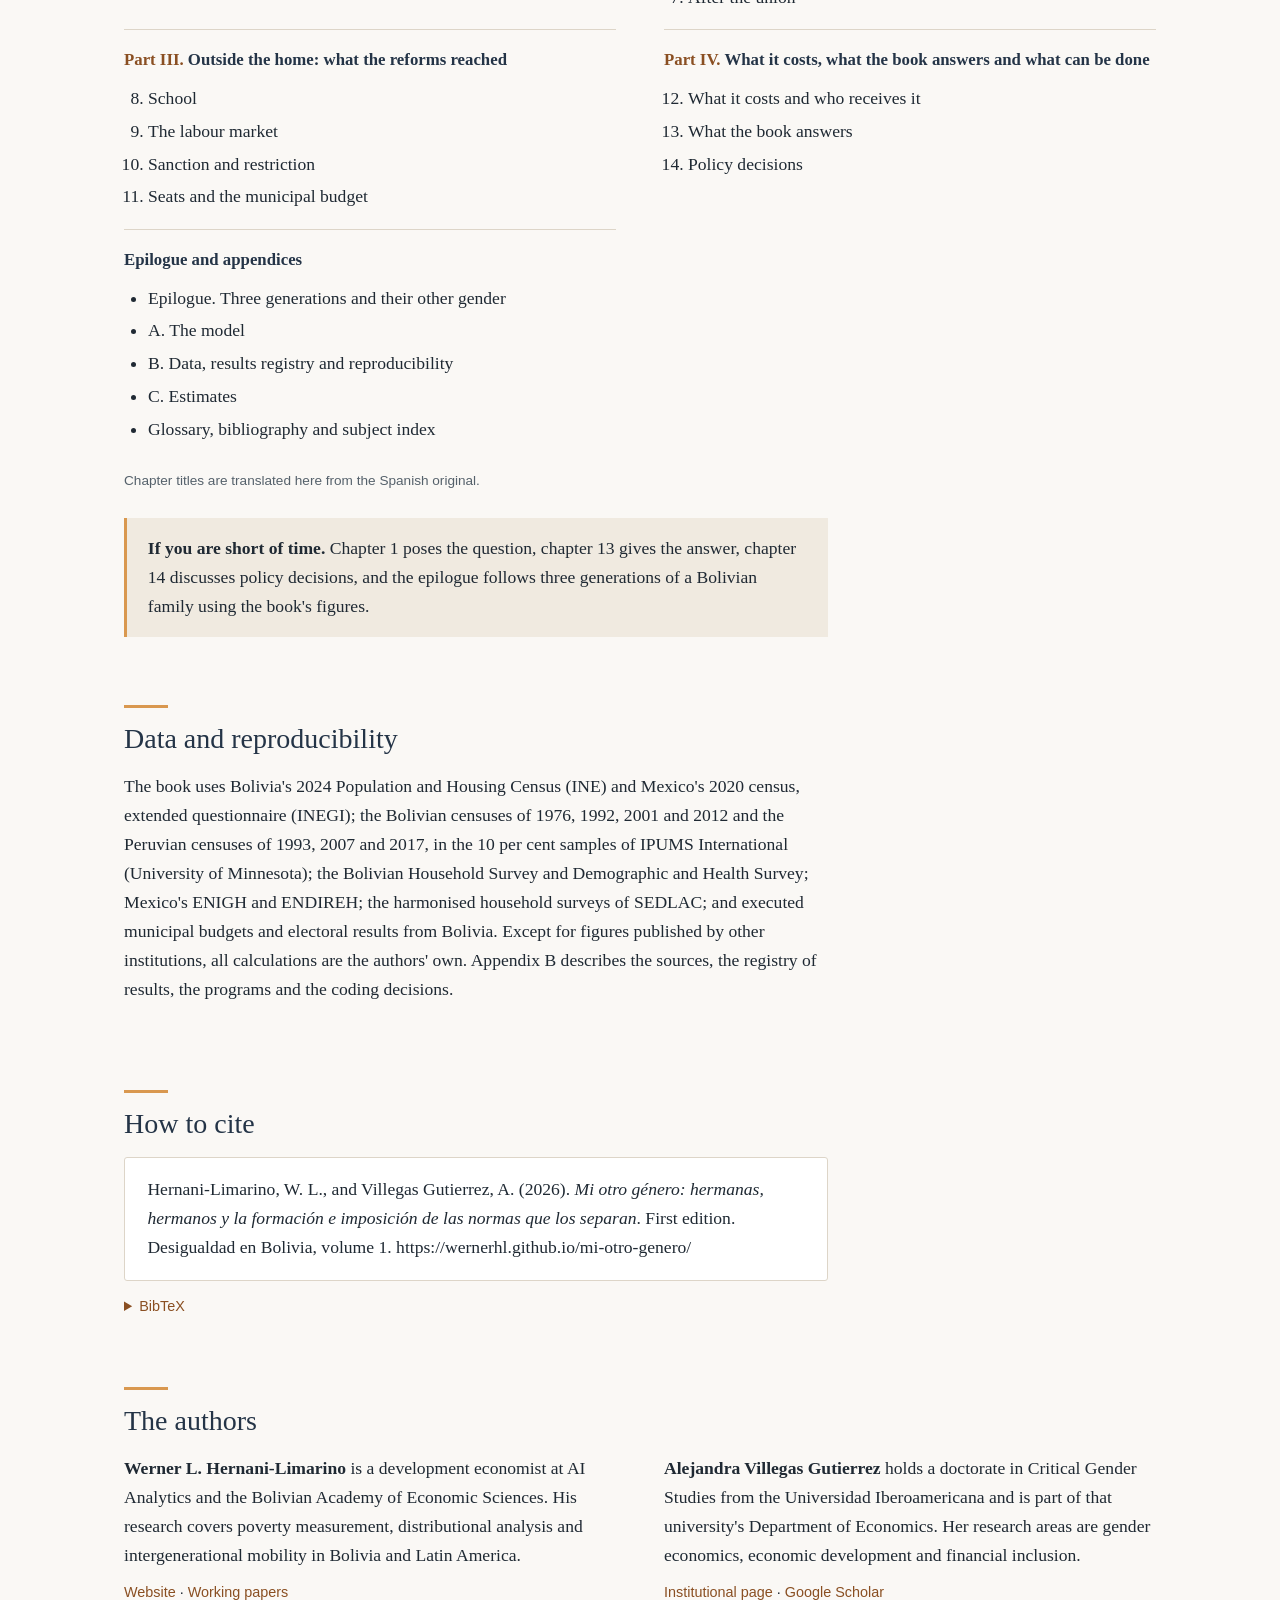
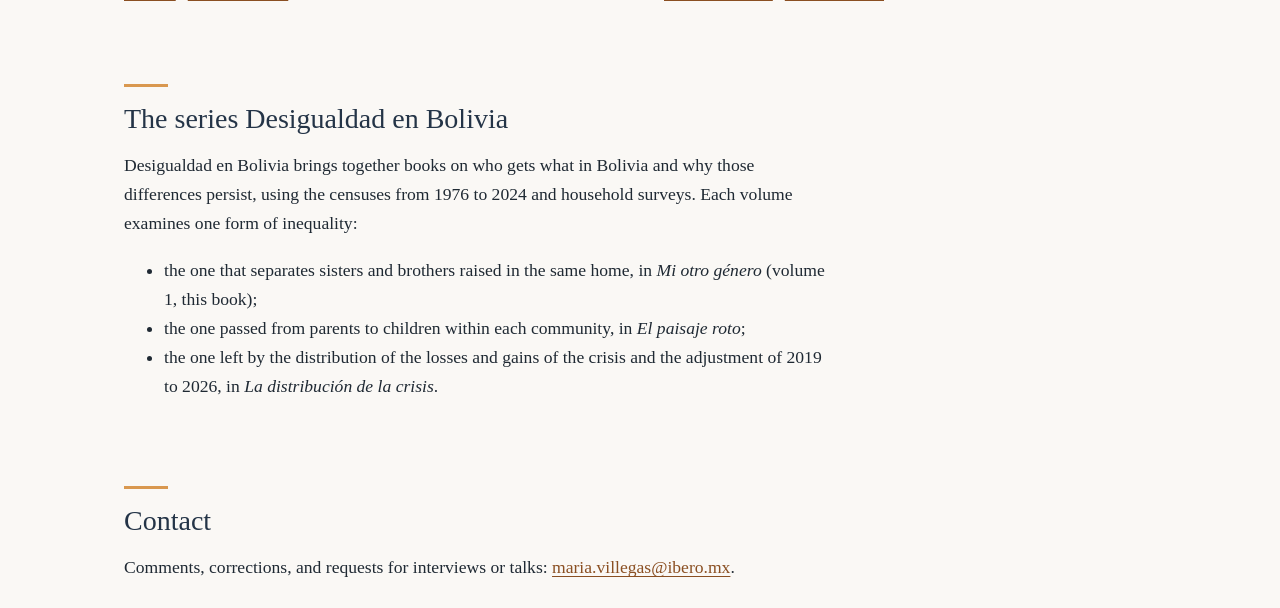
==== commit a8c8cff0: "Trim repeated content on the book pages; contact is Alejandra Villegas Co-Authored-By: Claude Sonnet" ====
--- a/mi-otro-genero/en/index.html
+++ b/mi-otro-genero/en/index.html
@@ -72,11 +72,10 @@
         <p class="subtitle">Sisters, brothers, and the formation and imposition of the norms that separate them</p>
         <p class="authors">Werner L. Hernani-Limarino<br>Alejandra Villegas Gutierrez</p>
         <p class="edition">First edition · 2026 · 296 pages · Written in Spanish · Free download</p>
-        <p class="lead">In Bolivia, young women now study more than their brothers, yet within the families where both still live they are employed less often. In the 2024 census the gap is 9.6 percentage points. It was 38 points in 1976 and 9.4 in 2001, and it has barely fallen since. This book asks why, and separates what a daughter has learned to want from what other people decide for her.</p>
+        <p class="lead">In Bolivia, young women now study more than their brothers, yet within the families where both still live they are employed less often, and that gap has barely fallen since 2001. This book asks why, and separates what a daughter has learned to want from what other people decide for her.</p>
         <div class="buttons">
           <a class="btn primary" href="../mi-otro-genero.pdf">Download the book (PDF, Spanish)</a>
           <a class="btn" href="../mi-otro-genero-muestra.pdf">Read a sample (Spanish)</a>
-          <a class="btn" href="#how-to-cite">How to cite</a>
         </div>
       </div>
     </div>
@@ -89,7 +88,6 @@
       <li><span class="n">9.6</span><span class="l">percentage points: employment gap between sister and brother, Bolivia 2024</span></li>
       <li><span class="n">38 → 9.4</span><span class="l">points between 1976 and 2001; 8.2 in 2024 on the same definition</span></li>
       <li><span class="n">157,620</span><span class="l">households with a daughter and a son aged 17 to 30, 2024 census</span></li>
-      <li><span class="n">9</span><span class="l">censuses from three countries: Bolivia, Peru and Mexico</span></li>
     </ul>
   </div>
 </div>
@@ -99,8 +97,8 @@
 <section id="about">
   <h2>About the book</h2>
   <div class="text">
-    <p>The 2024 Bolivian census contains 157,620 households with at least one daughter and one son aged 17 to 30 of the household head. In those families the sister is employed less often than her brother, by 9.6 percentage points under the definition of the 19th International Conference of Labour Statisticians. That is about ten more employed brothers than sisters for every hundred of each. Half a century ago the gap was much larger, and it fell quickly until 2001. Since then it has hardly changed, even though women's schooling, mothers' employment and the legal recognition of equality kept expanding.</p>
-    <p>The book separates two reasons for the gap. <strong>Formation</strong> is what a daughter learns to want and expect from what she sees in her mother, in the women of her community and in the people she grows up with. <strong>Imposition</strong> is what other people or rules decide for her: the assignment of care, restriction, sanction and default rules. To test them, the book compares sisters and brothers raised in the same household, using the censuses of Bolivia (1976 to 2024), Peru (1993 to 2017) and Mexico (2020) and household surveys. It examines the home, life as a couple, school, the labour market, violence and municipal councils.</p>
+    <p>The gap is measured inside the household: between sisters and brothers aged 17 to 30 of the household head, under the definition of employment of the 19th International Conference of Labour Statisticians. In 2024 it amounts to about ten more employed brothers than sisters for every hundred of each. Half a century ago it was much larger.</p>
+    <p>To understand why it has barely fallen, the book compares sisters and brothers raised in the same household, using censuses and household surveys from Bolivia, Peru and Mexico. It examines the home, life as a couple, school, the labour market, violence and municipal councils.</p>
   </div>
 </section>
 
@@ -119,10 +117,10 @@
   <h2>From the preface</h2>
   <blockquote class="preface">
     <p>The possibility of having one's own time has a social history. To study, take a job, take part in public life or build a personal project, we need someone to do the daily work that sustains our existence. The distribution of that work organizes the opportunities of each member of a family. It also establishes who can count on the availability of others and who learns to organize their life around their needs. In that relation between one's own time and obligations toward other people, a central part of gender inequality begins.</p>
-    <p>This book starts from a question about the persistence of that order amid deep changes. In Bolivia, women expanded their schooling, won rights and reached an important presence in political institutions. Among the younger generations, sisters came to accumulate more years of study than their brothers. The difference in access to employment within the same family followed a path of its own. After a considerable reduction during the last decades of the last century, its decline lost momentum in the first decades of this one. […]</p>
+    <p>This book starts from a question about the persistence of that order amid deep changes. […]</p>
     <p>The comparison between sisters and brothers makes it possible to approach that question from an especially revealing place. Two people can share a dwelling, family resources and a considerable part of their surroundings, and grow up subject to different expectations about what they should do with their lives. One may be asked to remain available to provide care. The other may be expected to seek income outside the home.</p>
   </blockquote>
-  <p class="source">Translated from the Spanish original. <a href="../mi-otro-genero-muestra.pdf">Read the full preface and the first chapter in Spanish (PDF)</a></p>
+  <p class="source">Translated from the Spanish original.</p>
 </section>
 
 <section id="two-reasons">
@@ -228,7 +226,7 @@
   <div class="people">
     <div>
       <p><strong>Werner L. Hernani-Limarino</strong> is a development economist at AI Analytics and the Bolivian Academy of Economic Sciences. His research covers poverty measurement, distributional analysis and intergenerational mobility in Bolivia and Latin America.</p>
-      <p class="links"><a href="https://wernerhl.github.io/">Website and publications</a></p>
+      <p class="links"><a href="https://wernerhl.github.io/">Website</a> · <a href="https://wernerhl.github.io/research.html">Working papers</a></p>
     </div>
     <div>
       <p><strong>Alejandra Villegas Gutierrez</strong> holds a doctorate in Critical Gender Studies from the Universidad Iberoamericana and is part of that university's Department of Economics. Her research areas are gender economics, economic development and financial inclusion.</p>
@@ -252,17 +250,11 @@
 <section id="contact">
   <h2>Contact</h2>
   <div class="text">
-    <p>Comments, corrections, and requests for interviews or talks: <a href="mailto:wernerhl@gmail.com">wernerhl@gmail.com</a>. The working papers behind the book are on Werner L. Hernani-Limarino's <a href="https://wernerhl.github.io/research.html">research page</a>.</p>
+    <p>Comments, corrections, and requests for interviews or talks: <a href="mailto:maria.villegas@ibero.mx">maria.villegas@ibero.mx</a>.</p>
   </div>
 </section>
 
 </main>
 
-<footer>
-  <div class="wrap">
-    <span>Mi otro género · Desigualdad en Bolivia, volume 1 · 2026</span>
-    <span><a href="mailto:wernerhl@gmail.com">wernerhl@gmail.com</a></span>
-  </div>
-</footer>
 </body>
 </html>
--- a/mi-otro-genero/assets/style.css
+++ b/mi-otro-genero/assets/style.css
@@ -48,6 +48,8 @@
   padding: 0 24px;
 }
 
+main { padding-bottom: 4.5rem; }
+
 .hero {
   background: linear-gradient(180deg, var(--navy-deep) 0%, var(--navy) 100%);
   color: #fff;
@@ -152,7 +154,7 @@
   margin: 0;
   padding: 0;
   display: grid;
-  grid-template-columns: repeat(4, 1fr);
+  grid-template-columns: repeat(3, 1fr);
 }
 .figures li { padding: 30px 28px 30px 0; }
 .figures li + li { padding-left: 28px; border-left: 1px solid var(--line); }
@@ -304,23 +306,10 @@
 .people p { margin-bottom: 0.7rem; }
 .links { font-family: var(--sans); font-size: 0.9rem; }
 
-footer {
-  margin-top: 4rem;
-  background: var(--navy-deep);
-  color: rgba(255, 255, 255, 0.8);
-  font-family: var(--sans);
-  font-size: 0.88rem;
-  padding: 1.8rem 0;
-}
-footer .wrap { display: flex; flex-wrap: wrap; justify-content: space-between; gap: 0.6rem 2rem; }
-footer a { color: #fff; }
 
 @media (max-width: 900px) {
   .hero-grid { grid-template-columns: 220px 1fr; gap: 36px; padding: 40px 0 48px; }
   .hero h1 { font-size: 2.7rem; }
-  .figures ul { grid-template-columns: 1fr 1fr; }
-  .figures li:nth-child(3) { padding-left: 0; border-left: 0; }
-  .figures li:nth-child(n+3) { border-top: 1px solid var(--line); }
 }
 
 @media (max-width: 680px) {
@@ -332,14 +321,14 @@
   .subtitle { font-size: 1.2rem; }
   .topbar nav a:not(.lang) { display: none; }
   .two, .parts, .people { grid-template-columns: 1fr; }
+  .figures ul { grid-template-columns: 1fr; }
   .figures .n { font-size: 1.9rem; }
-  .figures li { padding-right: 14px; }
-  .figures li + li { padding-left: 16px; }
-  .figures li:nth-child(3) { padding-left: 0; }
+  .figures li, .figures li + li { padding: 20px 0; border-left: 0; }
+  .figures li + li { border-top: 1px solid var(--line); }
 }
 
 @media print {
-  .topbar, .buttons, footer { display: none; }
+  .topbar, .buttons { display: none; }
   .hero { background: none; color: #000; }
   .hero * { color: #000 !important; }
 }
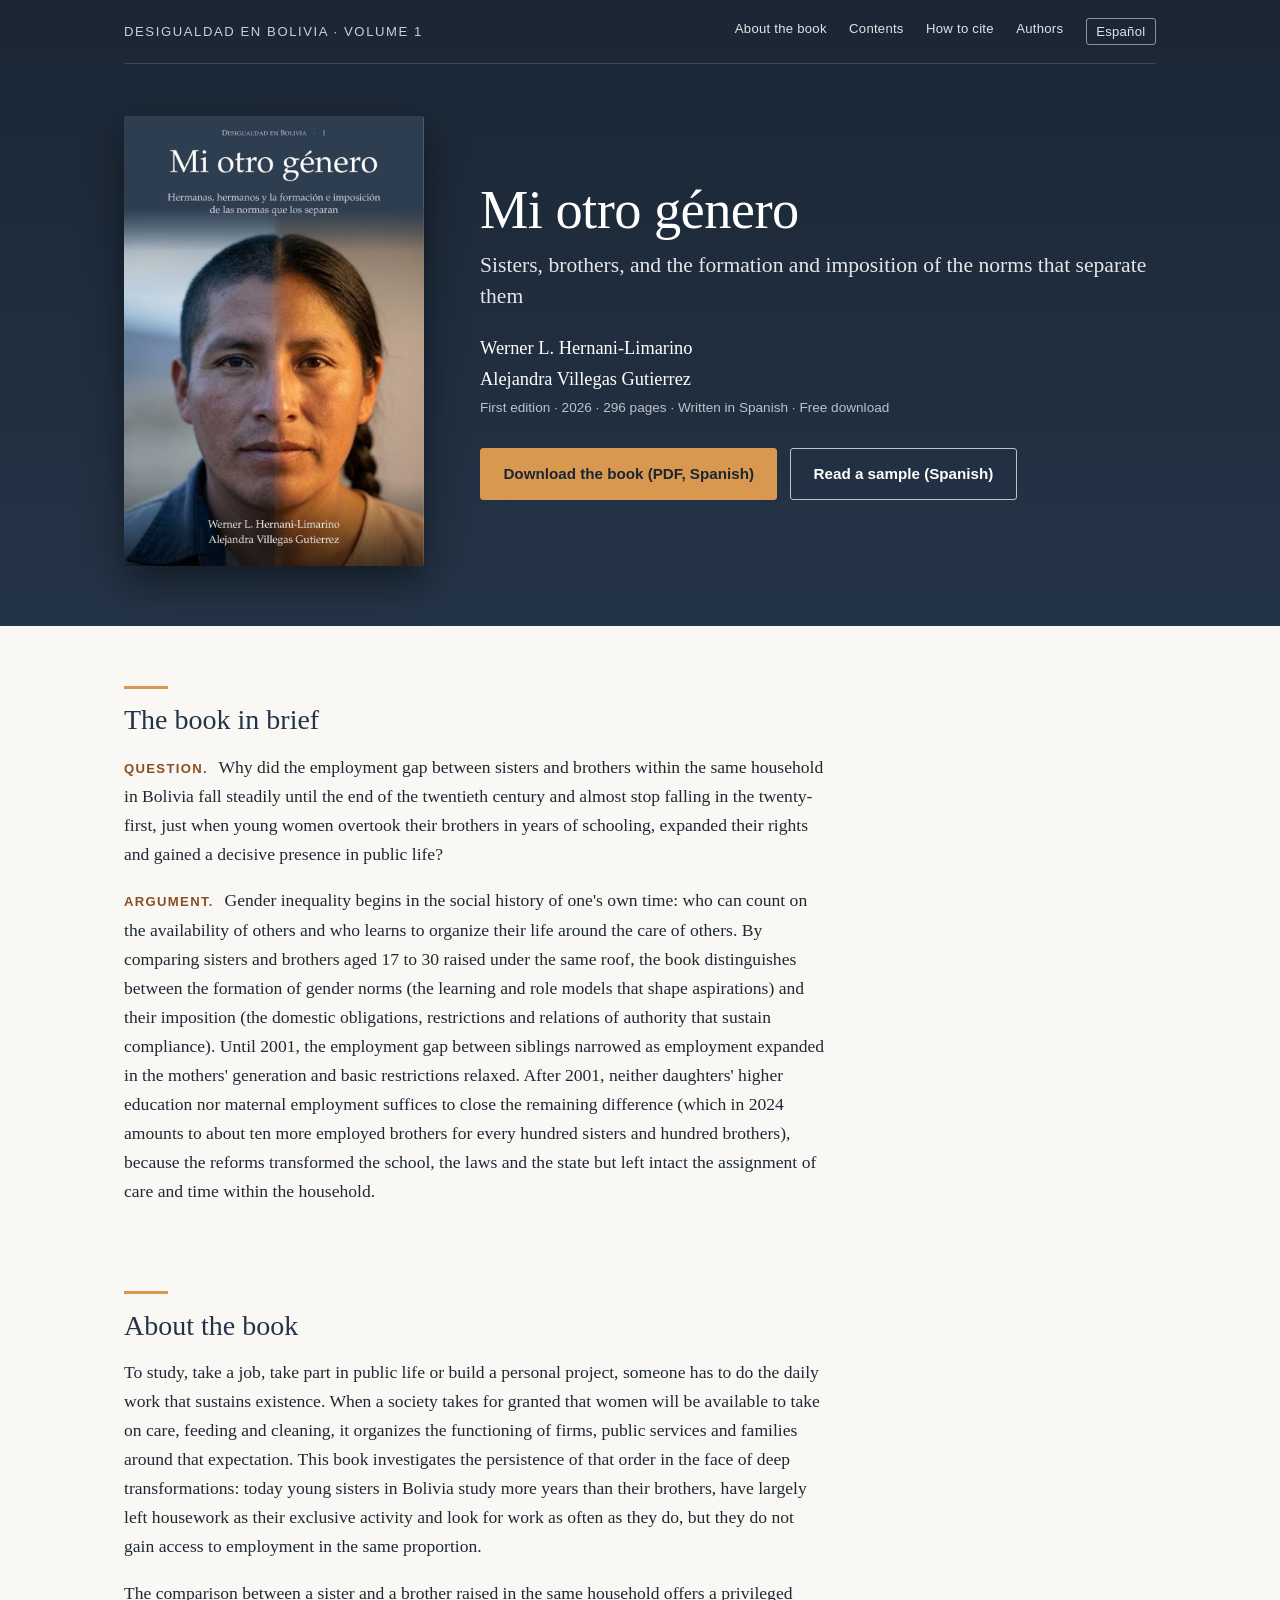
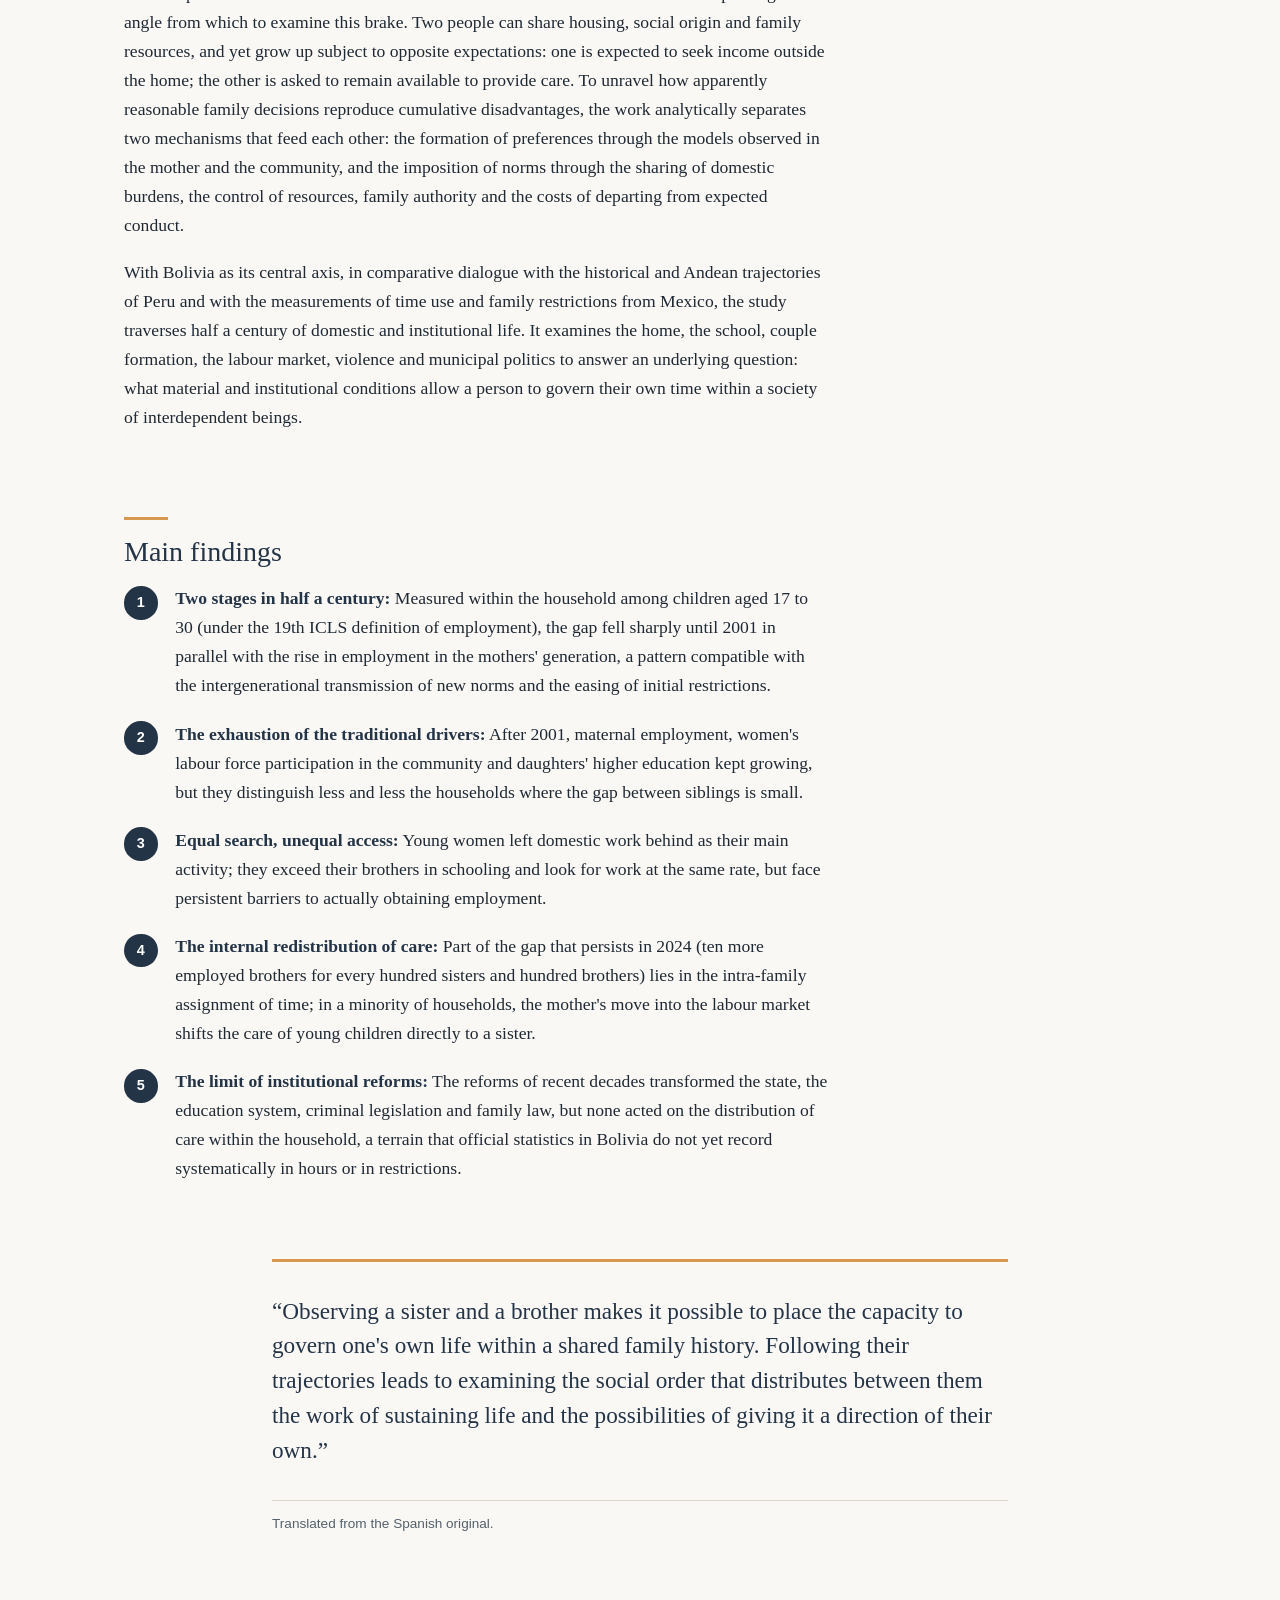
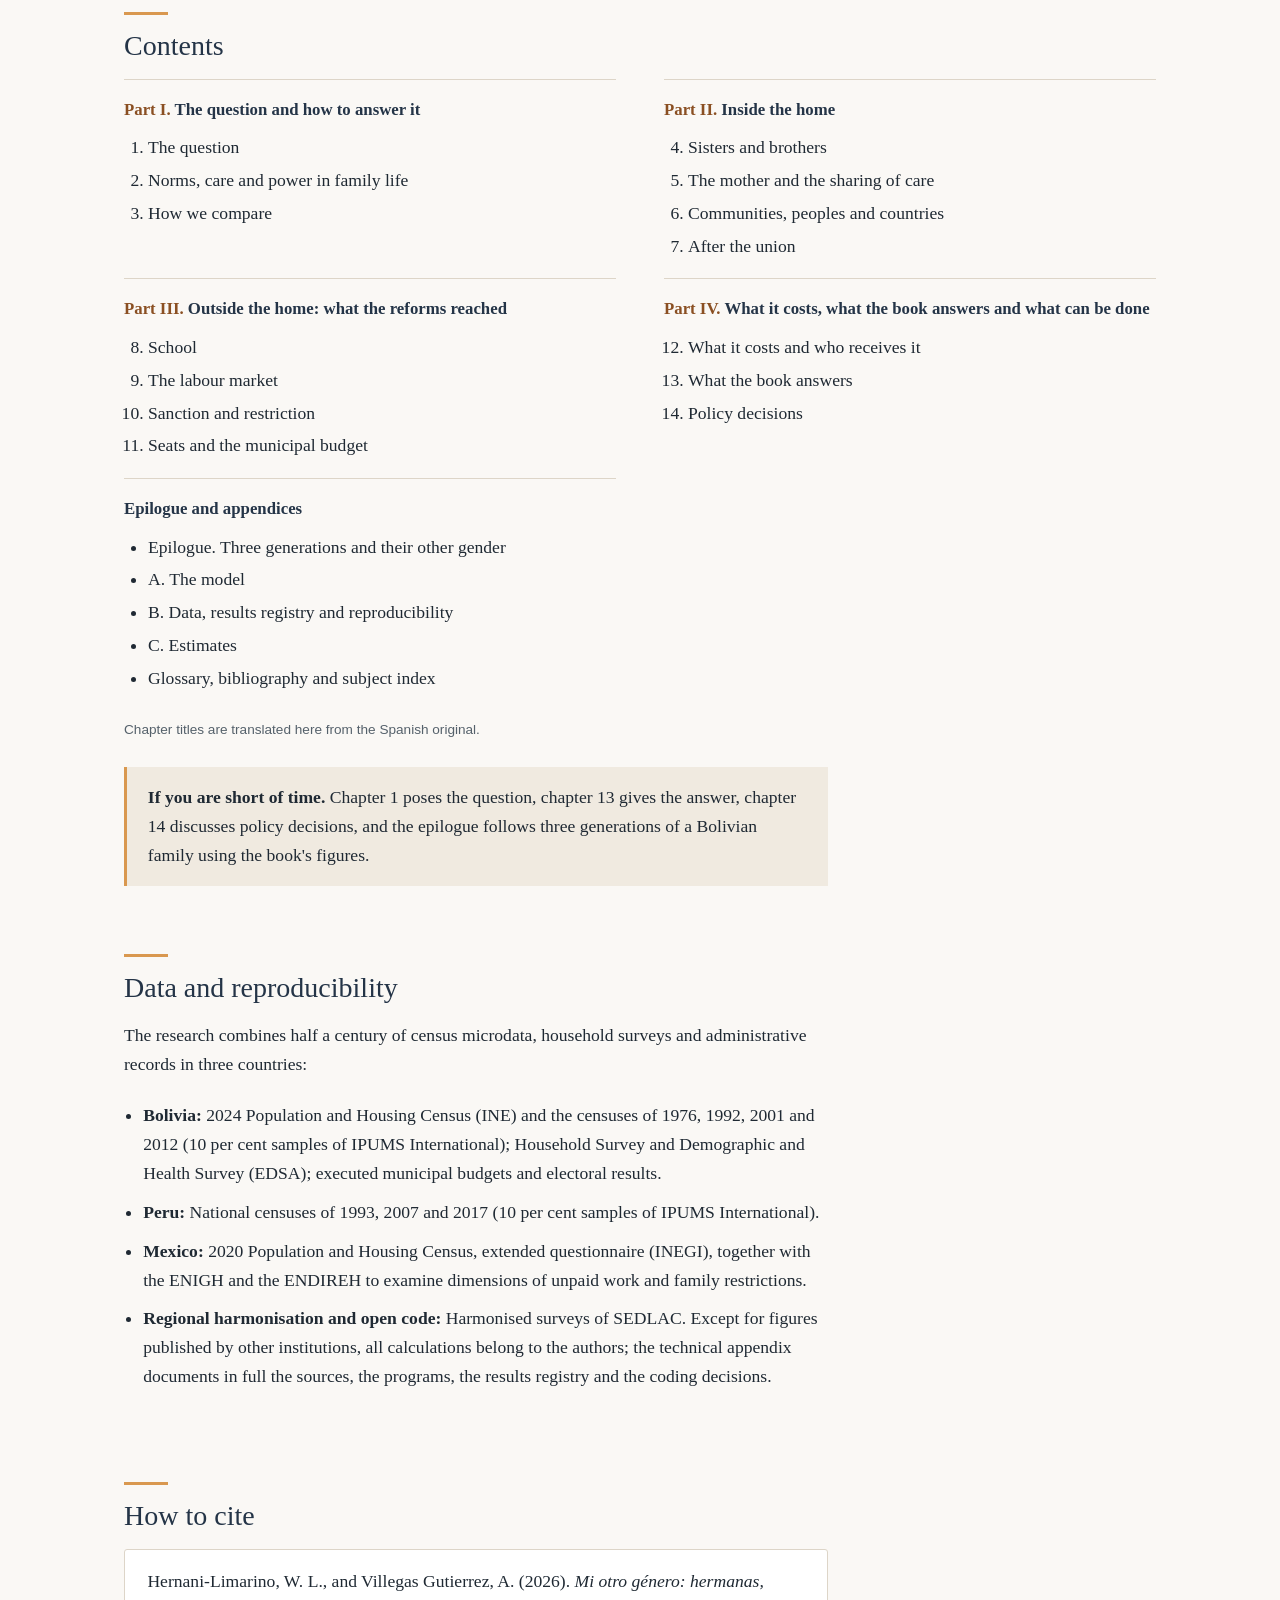
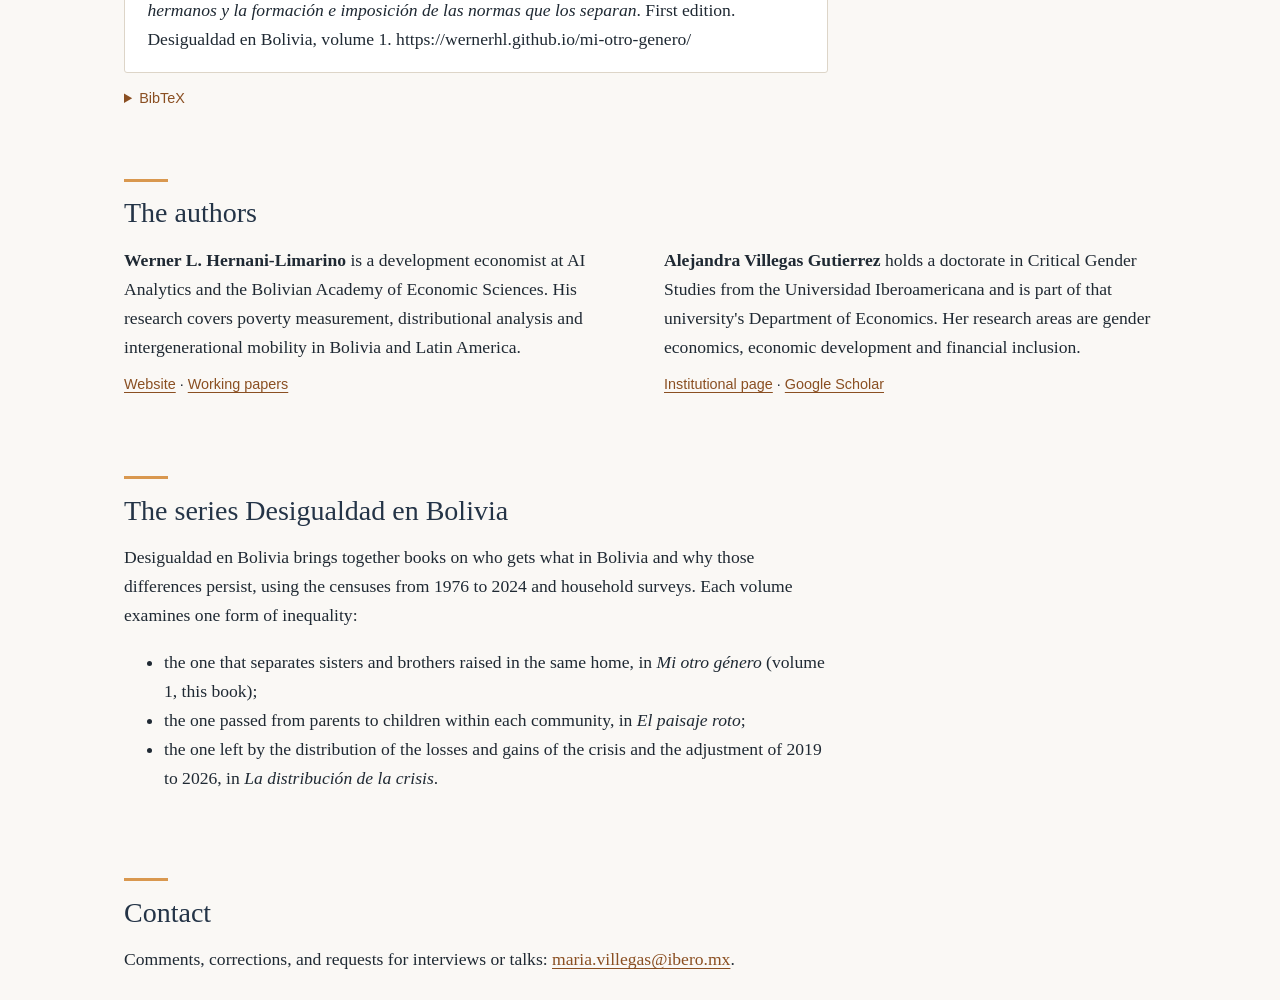
==== commit 793bc945: "Use the authors' book summary on the book pages; drop figures strip Replace the generated summary wi" ====
--- a/mi-otro-genero/en/index.html
+++ b/mi-otro-genero/en/index.html
@@ -72,7 +72,6 @@
         <p class="subtitle">Sisters, brothers, and the formation and imposition of the norms that separate them</p>
         <p class="authors">Werner L. Hernani-Limarino<br>Alejandra Villegas Gutierrez</p>
         <p class="edition">First edition · 2026 · 296 pages · Written in Spanish · Free download</p>
-        <p class="lead">In Bolivia, young women now study more than their brothers, yet within the families where both still live they are employed less often, and that gap has barely fallen since 2001. This book asks why, and separates what a daughter has learned to want from what other people decide for her.</p>
         <div class="buttons">
           <a class="btn primary" href="../mi-otro-genero.pdf">Download the book (PDF, Spanish)</a>
           <a class="btn" href="../mi-otro-genero-muestra.pdf">Read a sample (Spanish)</a>
@@ -82,62 +81,41 @@
   </div>
 </header>
 
-<div class="figures">
-  <div class="wrap">
-    <ul>
-      <li><span class="n">9.6</span><span class="l">percentage points: employment gap between sister and brother, Bolivia 2024</span></li>
-      <li><span class="n">38 → 9.4</span><span class="l">points between 1976 and 2001; 8.2 in 2024 on the same definition</span></li>
-      <li><span class="n">157,620</span><span class="l">households with a daughter and a son aged 17 to 30, 2024 census</span></li>
-    </ul>
-  </div>
-</div>
-
 <main id="main-content" class="wrap">
+
+<section id="in-brief">
+  <h2>The book in brief</h2>
+  <div class="text brief">
+    <p><span class="label">Question.</span> Why did the employment gap between sisters and brothers within the same household in Bolivia fall steadily until the end of the twentieth century and almost stop falling in the twenty-first, just when young women overtook their brothers in years of schooling, expanded their rights and gained a decisive presence in public life?</p>
+    <p><span class="label">Argument.</span> Gender inequality begins in the social history of one's own time: who can count on the availability of others and who learns to organize their life around the care of others. By comparing sisters and brothers aged 17 to 30 raised under the same roof, the book distinguishes between the formation of gender norms (the learning and role models that shape aspirations) and their imposition (the domestic obligations, restrictions and relations of authority that sustain compliance). Until 2001, the employment gap between siblings narrowed as employment expanded in the mothers' generation and basic restrictions relaxed. After 2001, neither daughters' higher education nor maternal employment suffices to close the remaining difference (which in 2024 amounts to about ten more employed brothers for every hundred sisters and hundred brothers), because the reforms transformed the school, the laws and the state but left intact the assignment of care and time within the household.</p>
+  </div>
+</section>
 
 <section id="about">
   <h2>About the book</h2>
   <div class="text">
-    <p>The gap is measured inside the household: between sisters and brothers aged 17 to 30 of the household head, under the definition of employment of the 19th International Conference of Labour Statisticians. In 2024 it amounts to about ten more employed brothers than sisters for every hundred of each. Half a century ago it was much larger.</p>
-    <p>To understand why it has barely fallen, the book compares sisters and brothers raised in the same household, using censuses and household surveys from Bolivia, Peru and Mexico. It examines the home, life as a couple, school, the labour market, violence and municipal councils.</p>
+    <p>To study, take a job, take part in public life or build a personal project, someone has to do the daily work that sustains existence. When a society takes for granted that women will be available to take on care, feeding and cleaning, it organizes the functioning of firms, public services and families around that expectation. This book investigates the persistence of that order in the face of deep transformations: today young sisters in Bolivia study more years than their brothers, have largely left housework as their exclusive activity and look for work as often as they do, but they do not gain access to employment in the same proportion.</p>
+    <p>The comparison between a sister and a brother raised in the same household offers a privileged angle from which to examine this brake. Two people can share housing, social origin and family resources, and yet grow up subject to opposite expectations: one is expected to seek income outside the home; the other is asked to remain available to provide care. To unravel how apparently reasonable family decisions reproduce cumulative disadvantages, the work analytically separates two mechanisms that feed each other: the formation of preferences through the models observed in the mother and the community, and the imposition of norms through the sharing of domestic burdens, the control of resources, family authority and the costs of departing from expected conduct.</p>
+    <p>With Bolivia as its central axis, in comparative dialogue with the historical and Andean trajectories of Peru and with the measurements of time use and family restrictions from Mexico, the study traverses half a century of domestic and institutional life. It examines the home, the school, couple formation, the labour market, violence and municipal politics to answer an underlying question: what material and institutional conditions allow a person to govern their own time within a society of interdependent beings.</p>
   </div>
 </section>
 
 <section id="findings">
-  <h2>What it finds</h2>
+  <h2>Main findings</h2>
   <ol class="findings text">
-    <li><strong>The gap fell until 2001 along with the employment of women of the mother's generation.</strong> The pattern is compatible with formation passed from one generation to the next and with restrictions that were relaxing.</li>
-    <li><strong>After 2001 those conditions kept spreading, but they distinguish households with a small gap less and less.</strong> This holds for mothers' employment, for the employment of women in the community and for daughters' higher education.</li>
-    <li><strong>Sisters largely stopped reporting housework as their main activity.</strong> They study more than their brothers and look for work as often as they do, without reaching employment as often.</li>
-    <li><strong>Part of the remaining gap lies in how time and care are assigned inside the home.</strong> In a minority of households, the care of a young child passes to a sister when the mother goes to work. The data do not allow attributing the gap to a single mechanism.</li>
-    <li><strong>The reforms of the period reached the state, the school, criminal law and family law.</strong> None acted on the assignment of care within the household, an area that Bolivia does not yet measure in hours or in restrictions.</li>
+    <li><strong>Two stages in half a century:</strong> Measured within the household among children aged 17 to 30 (under the 19th ICLS definition of employment), the gap fell sharply until 2001 in parallel with the rise in employment in the mothers' generation, a pattern compatible with the intergenerational transmission of new norms and the easing of initial restrictions.</li>
+    <li><strong>The exhaustion of the traditional drivers:</strong> After 2001, maternal employment, women's labour force participation in the community and daughters' higher education kept growing, but they distinguish less and less the households where the gap between siblings is small.</li>
+    <li><strong>Equal search, unequal access:</strong> Young women left domestic work behind as their main activity; they exceed their brothers in schooling and look for work at the same rate, but face persistent barriers to actually obtaining employment.</li>
+    <li><strong>The internal redistribution of care:</strong> Part of the gap that persists in 2024 (ten more employed brothers for every hundred sisters and hundred brothers) lies in the intra-family assignment of time; in a minority of households, the mother's move into the labour market shifts the care of young children directly to a sister.</li>
+    <li><strong>The limit of institutional reforms:</strong> The reforms of recent decades transformed the state, the education system, criminal legislation and family law, but none acted on the distribution of care within the household, a terrain that official statistics in Bolivia do not yet record systematically in hours or in restrictions.</li>
   </ol>
 </section>
 
-<section id="preface">
-  <h2>From the preface</h2>
-  <blockquote class="preface">
-    <p>The possibility of having one's own time has a social history. To study, take a job, take part in public life or build a personal project, we need someone to do the daily work that sustains our existence. The distribution of that work organizes the opportunities of each member of a family. It also establishes who can count on the availability of others and who learns to organize their life around their needs. In that relation between one's own time and obligations toward other people, a central part of gender inequality begins.</p>
-    <p>This book starts from a question about the persistence of that order amid deep changes. […]</p>
-    <p>The comparison between sisters and brothers makes it possible to approach that question from an especially revealing place. Two people can share a dwelling, family resources and a considerable part of their surroundings, and grow up subject to different expectations about what they should do with their lives. One may be asked to remain available to provide care. The other may be expected to seek income outside the home.</p>
+<section class="pullquote-section" aria-label="Quotation from the book">
+  <blockquote class="pull">
+    <p>“Observing a sister and a brother makes it possible to place the capacity to govern one's own life within a shared family history. Following their trajectories leads to examining the social order that distributes between them the work of sustaining life and the possibilities of giving it a direction of their own.”</p>
   </blockquote>
   <p class="source">Translated from the Spanish original.</p>
-</section>
-
-<section id="two-reasons">
-  <h2>Two reasons: formation and imposition</h2>
-  <div class="two">
-    <div class="card">
-      <h3>Formation</h3>
-      <p>The learning through which certain activities, aspirations and ways of living come to seem appropriate for a woman or for a man. A mother's experience, the paths of other women in the community and the possibilities visible in the surroundings can shape what a daughter finds desirable and attainable.</p>
-    </div>
-    <div class="card">
-      <h3>Imposition</h3>
-      <p>The mechanisms that sustain compliance with those expectations: the assignment of domestic duties, restrictions on mobility, control of resources and sanctions for departing from expected conduct. Their force depends on who can demand and who is able to resist.</p>
-    </div>
-  </div>
-  <div class="text">
-    <p>The two processes feed each other. The restrictions of one generation set the experiences within reach of the next, and new experiences can change what is considered possible and legitimate. The book poses questions about each mechanism and leaves their weight to empirical work.</p>
-  </div>
 </section>
 
 <section id="contents">
@@ -197,9 +175,16 @@
 <section id="data">
   <h2>Data and reproducibility</h2>
   <div class="text">
-    <p>The book uses Bolivia's 2024 Population and Housing Census (INE) and Mexico's 2020 census, extended questionnaire (INEGI); the Bolivian censuses of 1976, 1992, 2001 and 2012 and the Peruvian censuses of 1993, 2007 and 2017, in the 10 per cent samples of IPUMS International (University of Minnesota); the Bolivian Household Survey and Demographic and Health Survey; Mexico's ENIGH and ENDIREH; the harmonised household surveys of SEDLAC; and executed municipal budgets and electoral results from Bolivia. Except for figures published by other institutions, all calculations are the authors' own. Appendix B describes the sources, the registry of results, the programs and the coding decisions.</p>
-  </div>
-</section>
+    <p>The research combines half a century of census microdata, household surveys and administrative records in three countries:</p>
+    <ul class="sources">
+      <li><strong>Bolivia:</strong> 2024 Population and Housing Census (INE) and the censuses of 1976, 1992, 2001 and 2012 (10 per cent samples of IPUMS International); Household Survey and Demographic and Health Survey (EDSA); executed municipal budgets and electoral results.</li>
+      <li><strong>Peru:</strong> National censuses of 1993, 2007 and 2017 (10 per cent samples of IPUMS International).</li>
+      <li><strong>Mexico:</strong> 2020 Population and Housing Census, extended questionnaire (INEGI), together with the ENIGH and the ENDIREH to examine dimensions of unpaid work and family restrictions.</li>
+      <li><strong>Regional harmonisation and open code:</strong> Harmonised surveys of SEDLAC. Except for figures published by other institutions, all calculations belong to the authors; the technical appendix documents in full the sources, the programs, the results registry and the coding decisions.</li>
+    </ul>
+  </div>
+</section>
+
 
 <section id="how-to-cite">
   <h2>How to cite</h2>
--- a/mi-otro-genero/assets/style.css
+++ b/mi-otro-genero/assets/style.css
@@ -122,13 +122,6 @@
   font-size: 0.85rem;
   color: rgba(255, 255, 255, 0.7);
 }
-.lead {
-  margin: 1.6rem 0 0;
-  max-width: 40em;
-  font-size: 1.1rem;
-  color: rgba(255, 255, 255, 0.92);
-}
-
 .buttons { display: flex; flex-wrap: wrap; gap: 0.8rem; margin-top: 1.8rem; }
 .btn {
   display: inline-block;
@@ -145,34 +138,34 @@
 .btn.primary { background: var(--amber); border-color: var(--amber); color: var(--navy-deep); }
 .btn.primary:hover { background: #e6aa66; border-color: #e6aa66; color: var(--navy-deep); }
 
-.figures {
-  background: #fff;
+.brief .label {
+  font-family: var(--sans);
+  font-size: 0.82rem;
+  font-weight: 600;
+  letter-spacing: 0.1em;
+  text-transform: uppercase;
+  color: var(--link);
+  margin-right: 0.4rem;
+}
+
+.pullquote-section { padding: 3rem 0 1rem; }
+blockquote.pull {
+  margin: 0 auto;
+  max-width: 46rem;
+  padding: 2rem 0;
+  border-top: 3px solid var(--amber);
   border-bottom: 1px solid var(--line);
 }
-.figures ul {
-  list-style: none;
-  margin: 0;
-  padding: 0;
-  display: grid;
-  grid-template-columns: repeat(3, 1fr);
-}
-.figures li { padding: 30px 28px 30px 0; }
-.figures li + li { padding-left: 28px; border-left: 1px solid var(--line); }
-.figures .n {
-  display: block;
-  font-size: 2.3rem;
-  line-height: 1.1;
+blockquote.pull p {
+  margin: 0;
+  font-size: 1.45rem;
+  line-height: 1.5;
   color: var(--navy);
-  white-space: nowrap;
-}
-.figures .l {
-  display: block;
-  margin-top: 0.4rem;
-  font-family: var(--sans);
-  font-size: 0.85rem;
-  line-height: 1.45;
-  color: var(--muted);
-}
+}
+.pullquote-section .source { max-width: 46rem; margin: 0.8rem auto 0; }
+
+.sources { padding-left: 1.2rem; }
+.sources li { padding: 0.3rem 0; }
 
 section { padding: 12px 0 8px; }
 .text { max-width: 44rem; }
@@ -240,20 +233,6 @@
   color: var(--muted);
 }
 
-.two {
-  display: grid;
-  grid-template-columns: 1fr 1fr;
-  gap: 24px;
-  margin: 0 0 1.4rem;
-}
-.card {
-  background: #fff;
-  border: 1px solid var(--line);
-  border-top: 3px solid var(--navy);
-  border-radius: 3px;
-  padding: 1.3rem 1.5rem 0.4rem;
-}
-
 .parts {
   display: grid;
   grid-template-columns: 1fr 1fr;
@@ -318,13 +297,10 @@
   .hero-grid { grid-template-columns: 1fr; gap: 28px; }
   .cover { max-width: 230px; margin: 0 auto; }
   .hero h1 { font-size: 2.4rem; }
+  blockquote.pull p { font-size: 1.2rem; }
   .subtitle { font-size: 1.2rem; }
   .topbar nav a:not(.lang) { display: none; }
-  .two, .parts, .people { grid-template-columns: 1fr; }
-  .figures ul { grid-template-columns: 1fr; }
-  .figures .n { font-size: 1.9rem; }
-  .figures li, .figures li + li { padding: 20px 0; border-left: 0; }
-  .figures li + li { border-top: 1px solid var(--line); }
+  .parts, .people { grid-template-columns: 1fr; }
 }
 
 @media print {
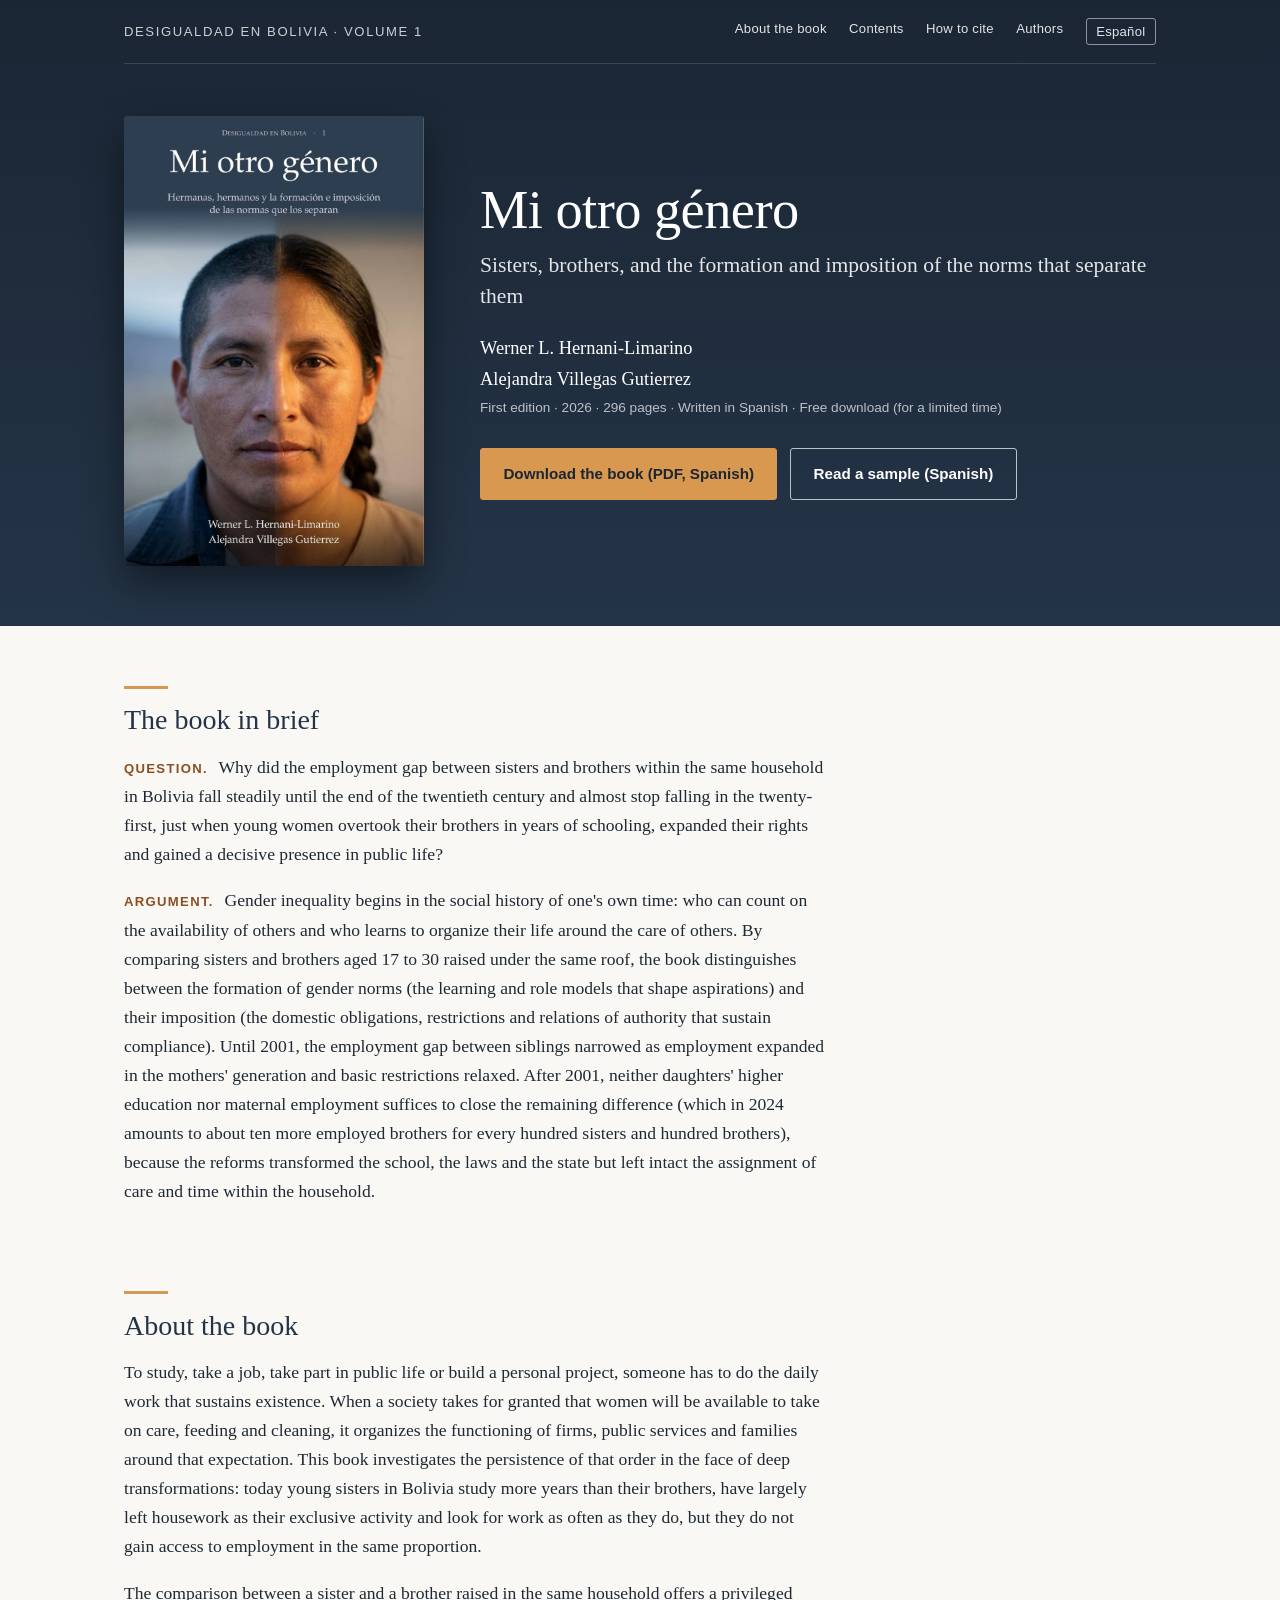
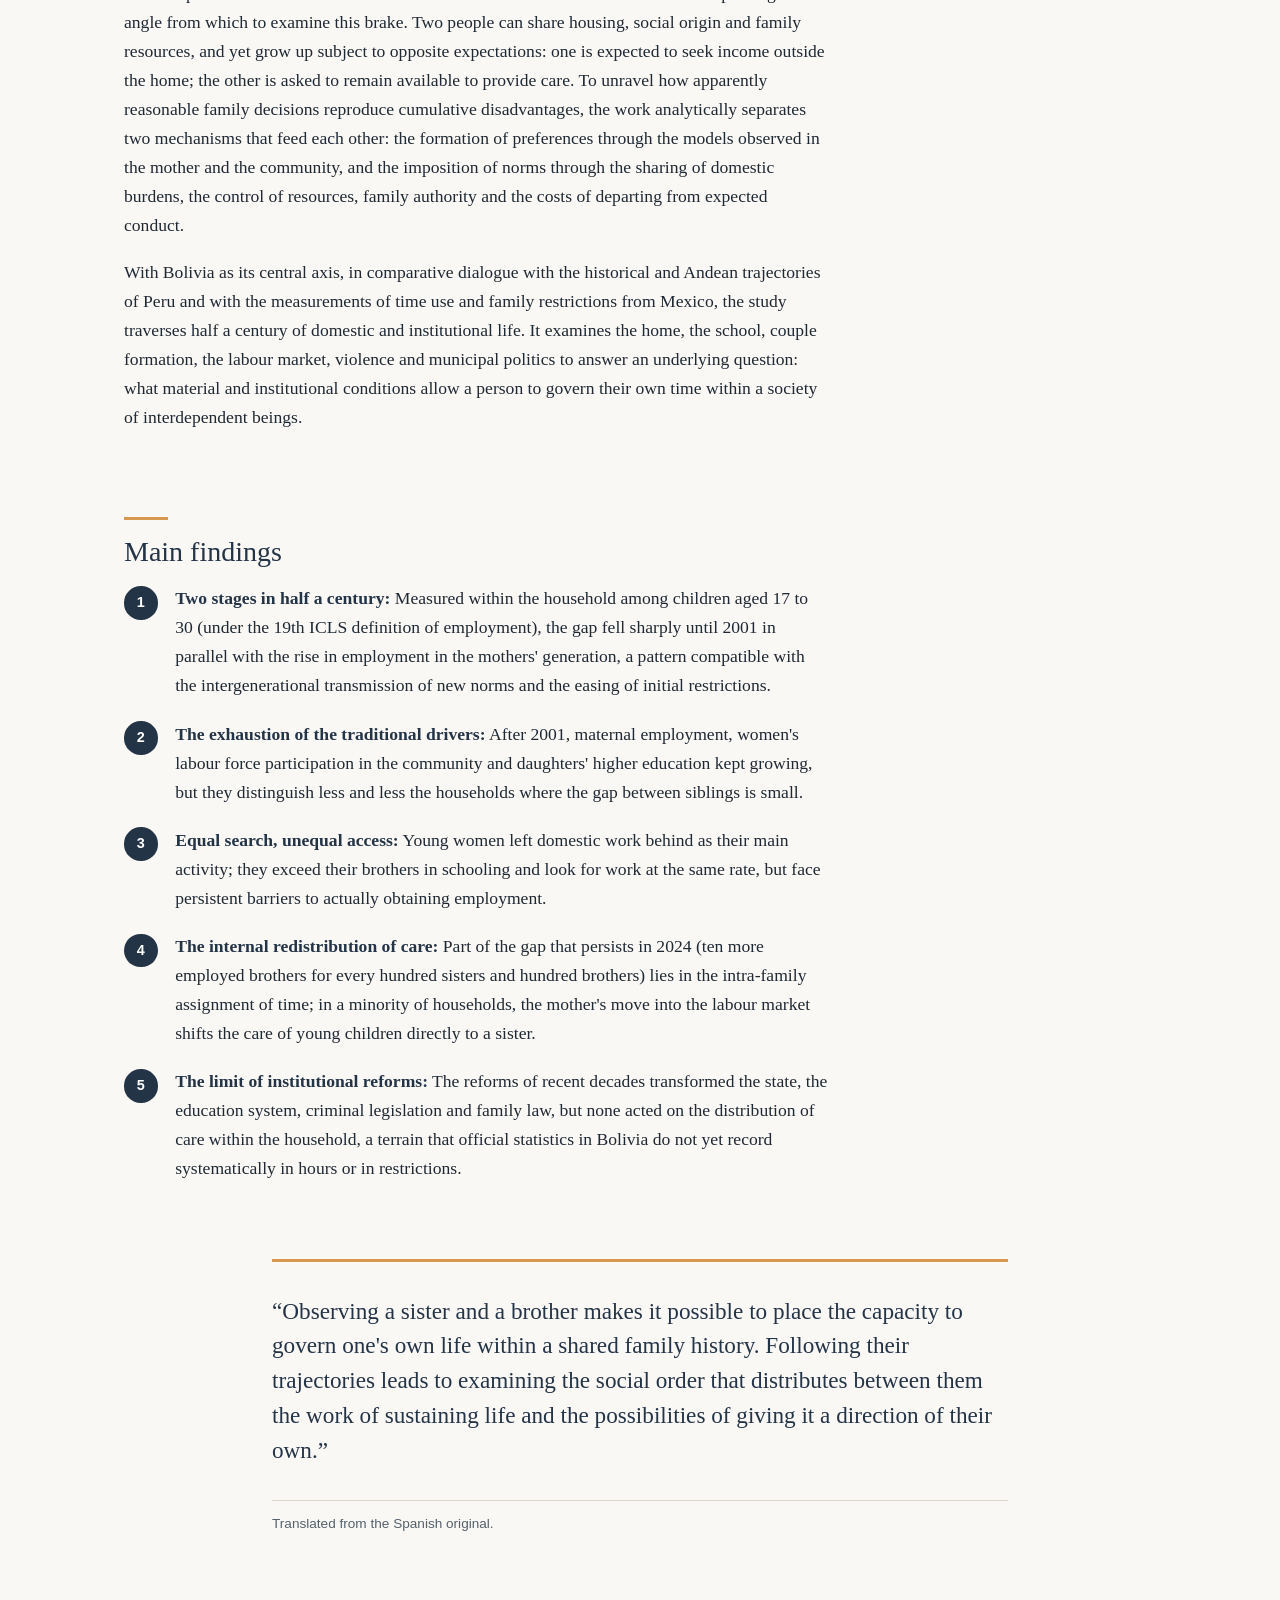
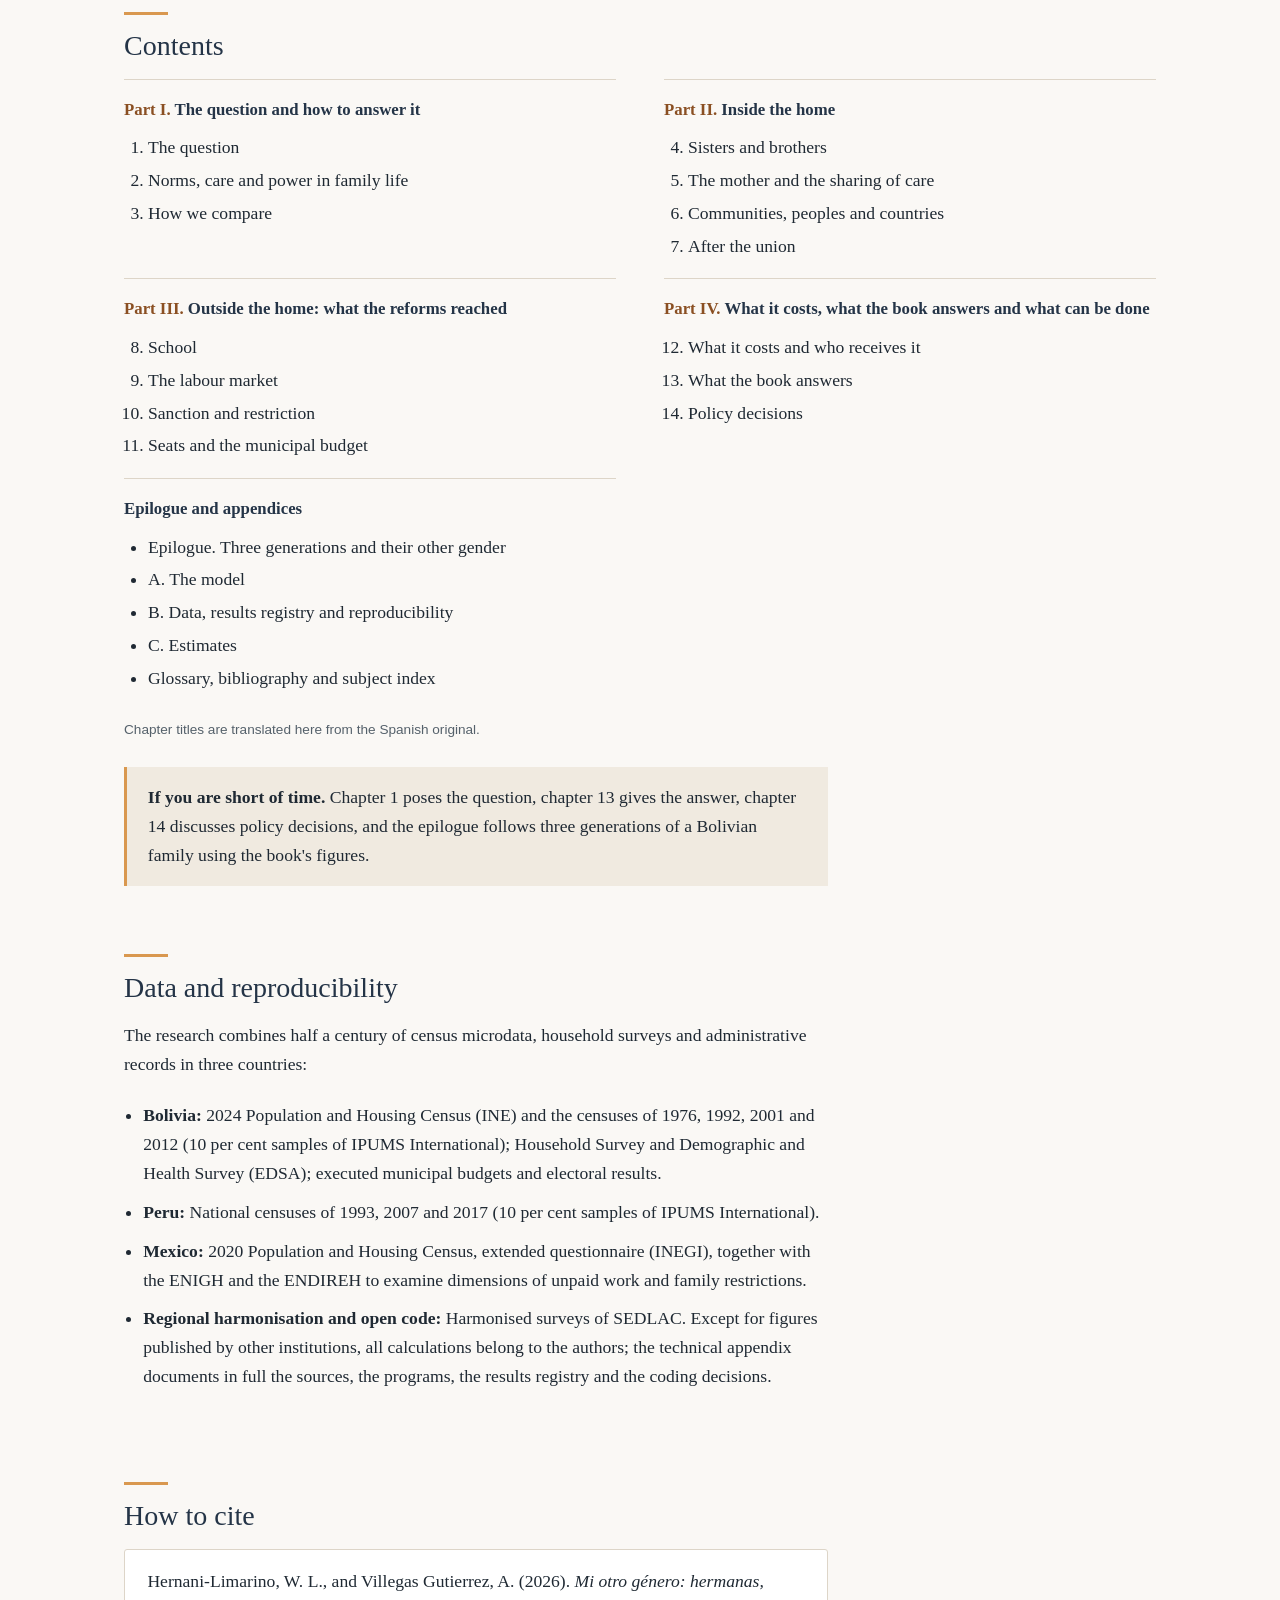
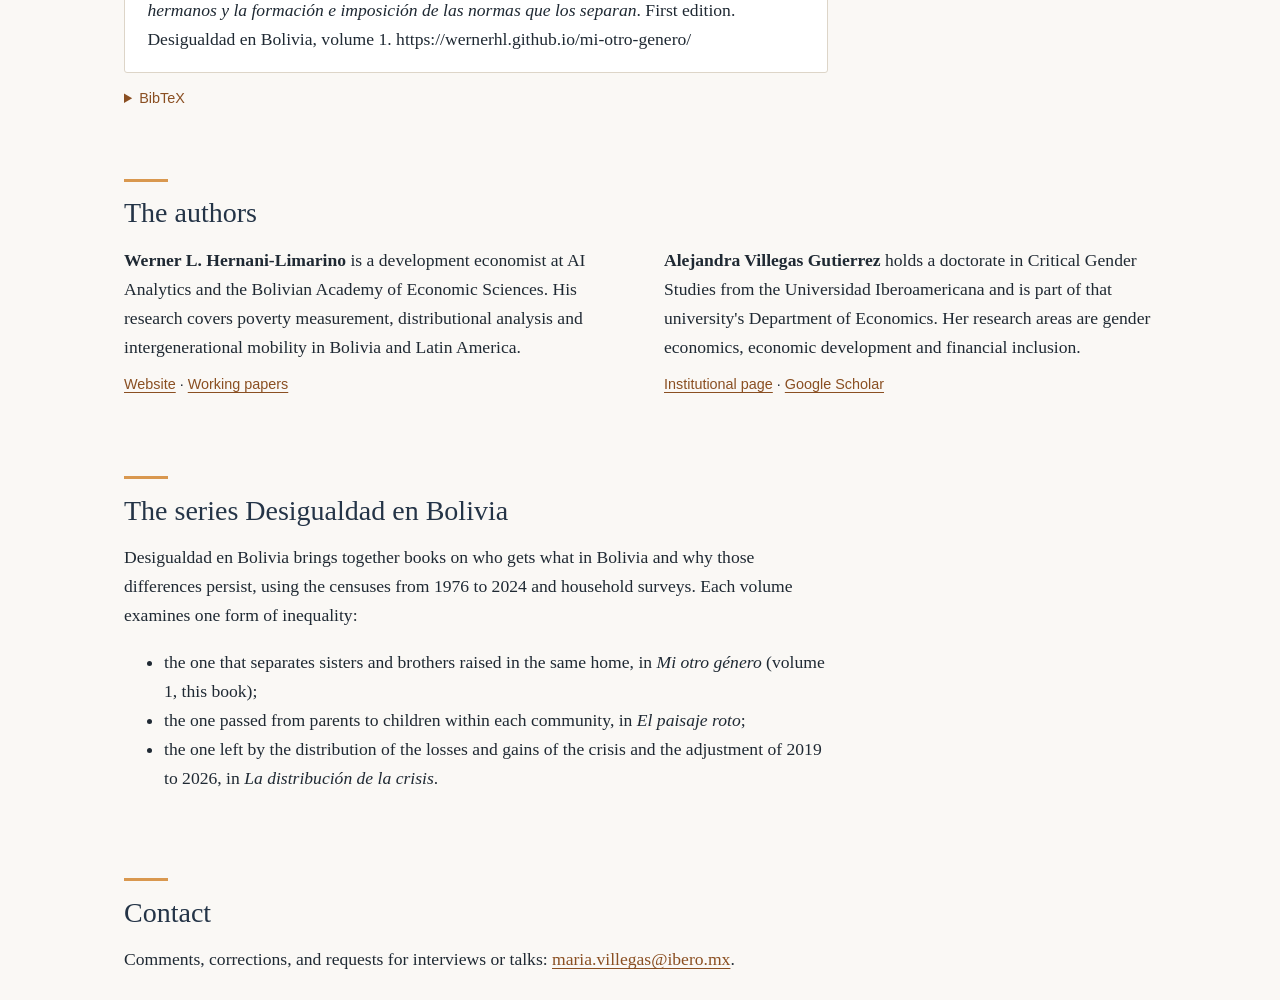
==== commit 458760dc: "Mark the free download as limited in time Co-Authored-By: Claude Sonnet 5.5 <noreply@anthropic.com> " ====
--- a/mi-otro-genero/en/index.html
+++ b/mi-otro-genero/en/index.html
@@ -4,7 +4,7 @@
 <meta charset="utf-8">
 <meta name="viewport" content="width=device-width, initial-scale=1">
 <title>Mi otro género | Hernani-Limarino and Villegas Gutierrez</title>
-<meta name="description" content="A book on the employment gap between sisters and brothers raised in the same home in Bolivia, Peru and Mexico, and on how the formation and imposition of gender norms sustain it. Desigualdad en Bolivia, volume 1. Free download (in Spanish).">
+<meta name="description" content="A book on the employment gap between sisters and brothers raised in the same home in Bolivia, Peru and Mexico, and on how the formation and imposition of gender norms sustain it. Desigualdad en Bolivia, volume 1. Free download for a limited time (in Spanish).">
 <link rel="canonical" href="https://wernerhl.github.io/mi-otro-genero/en/">
 <link rel="alternate" hreflang="es" href="https://wernerhl.github.io/mi-otro-genero/">
 <link rel="alternate" hreflang="en" href="https://wernerhl.github.io/mi-otro-genero/en/">
@@ -71,7 +71,7 @@
         <h1>Mi otro género</h1>
         <p class="subtitle">Sisters, brothers, and the formation and imposition of the norms that separate them</p>
         <p class="authors">Werner L. Hernani-Limarino<br>Alejandra Villegas Gutierrez</p>
-        <p class="edition">First edition · 2026 · 296 pages · Written in Spanish · Free download</p>
+        <p class="edition">First edition · 2026 · 296 pages · Written in Spanish · Free download (for a limited time)</p>
         <div class="buttons">
           <a class="btn primary" href="../mi-otro-genero.pdf">Download the book (PDF, Spanish)</a>
           <a class="btn" href="../mi-otro-genero-muestra.pdf">Read a sample (Spanish)</a>
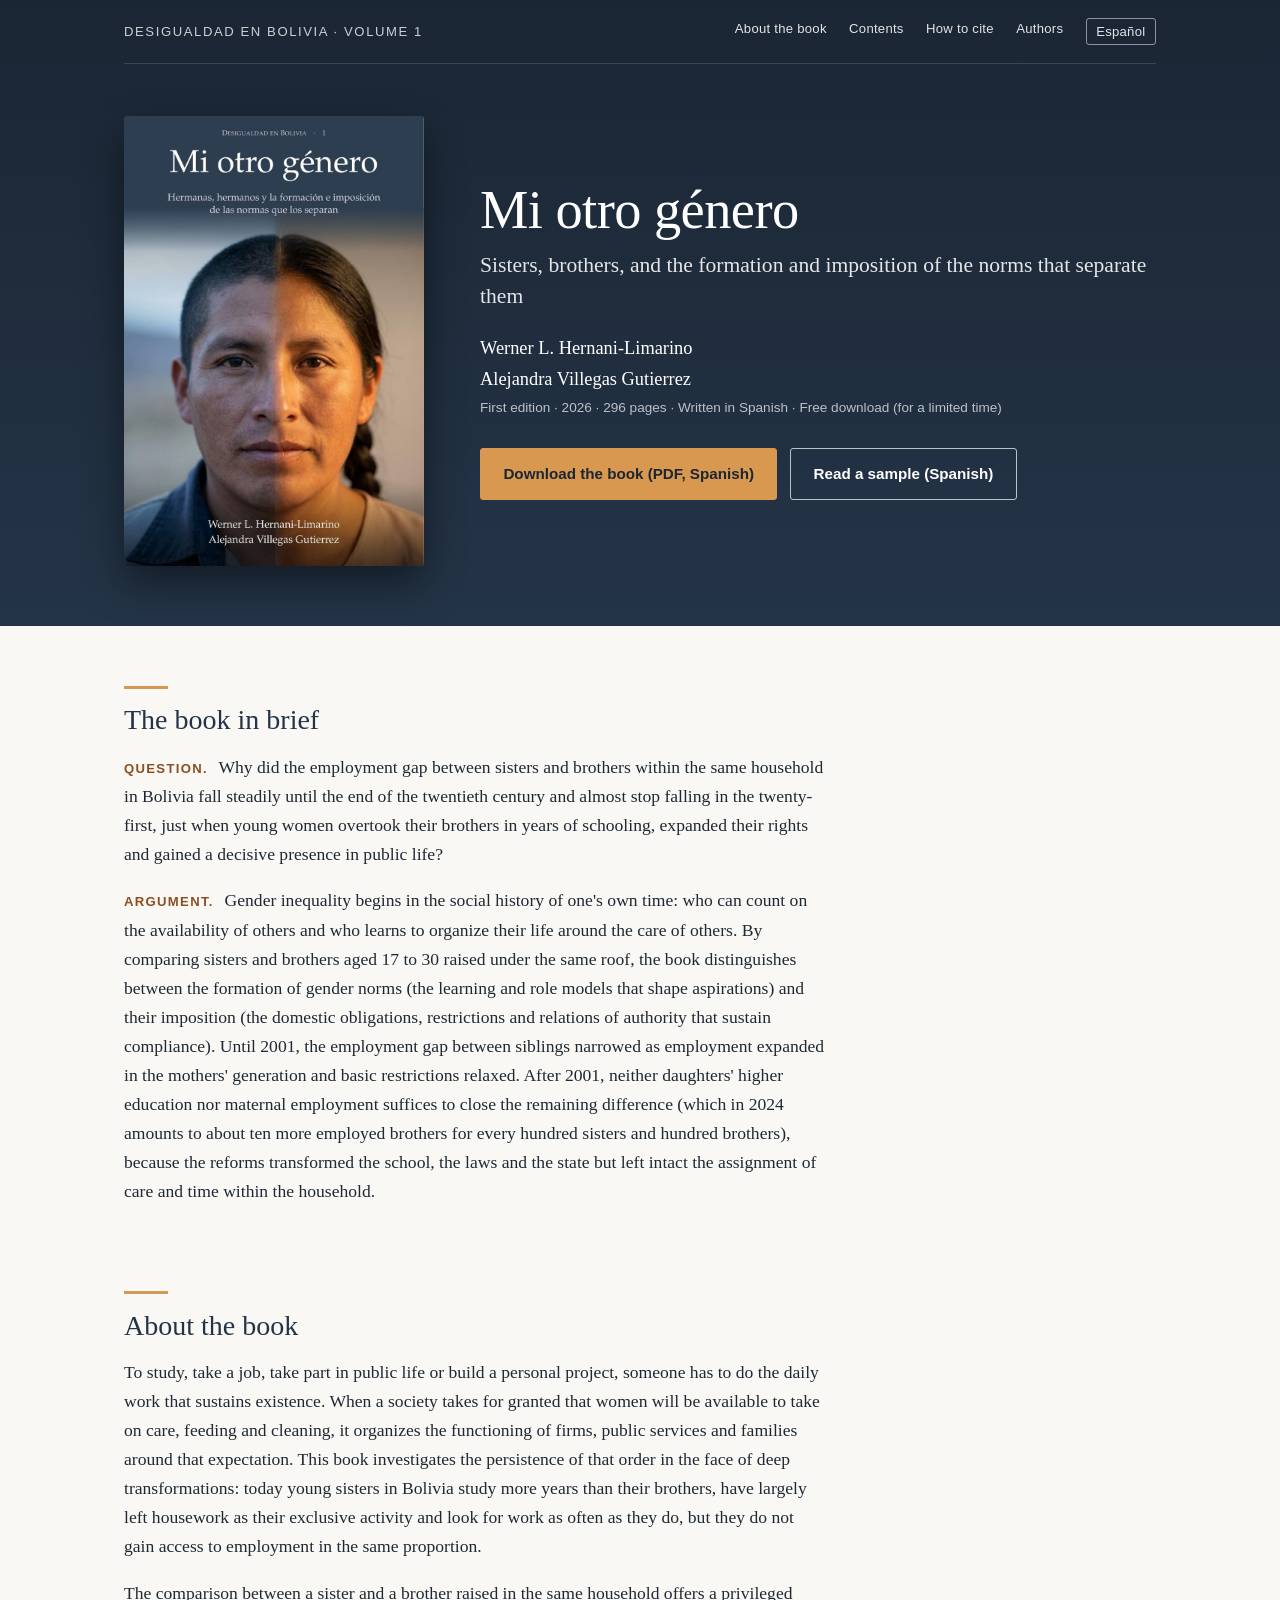
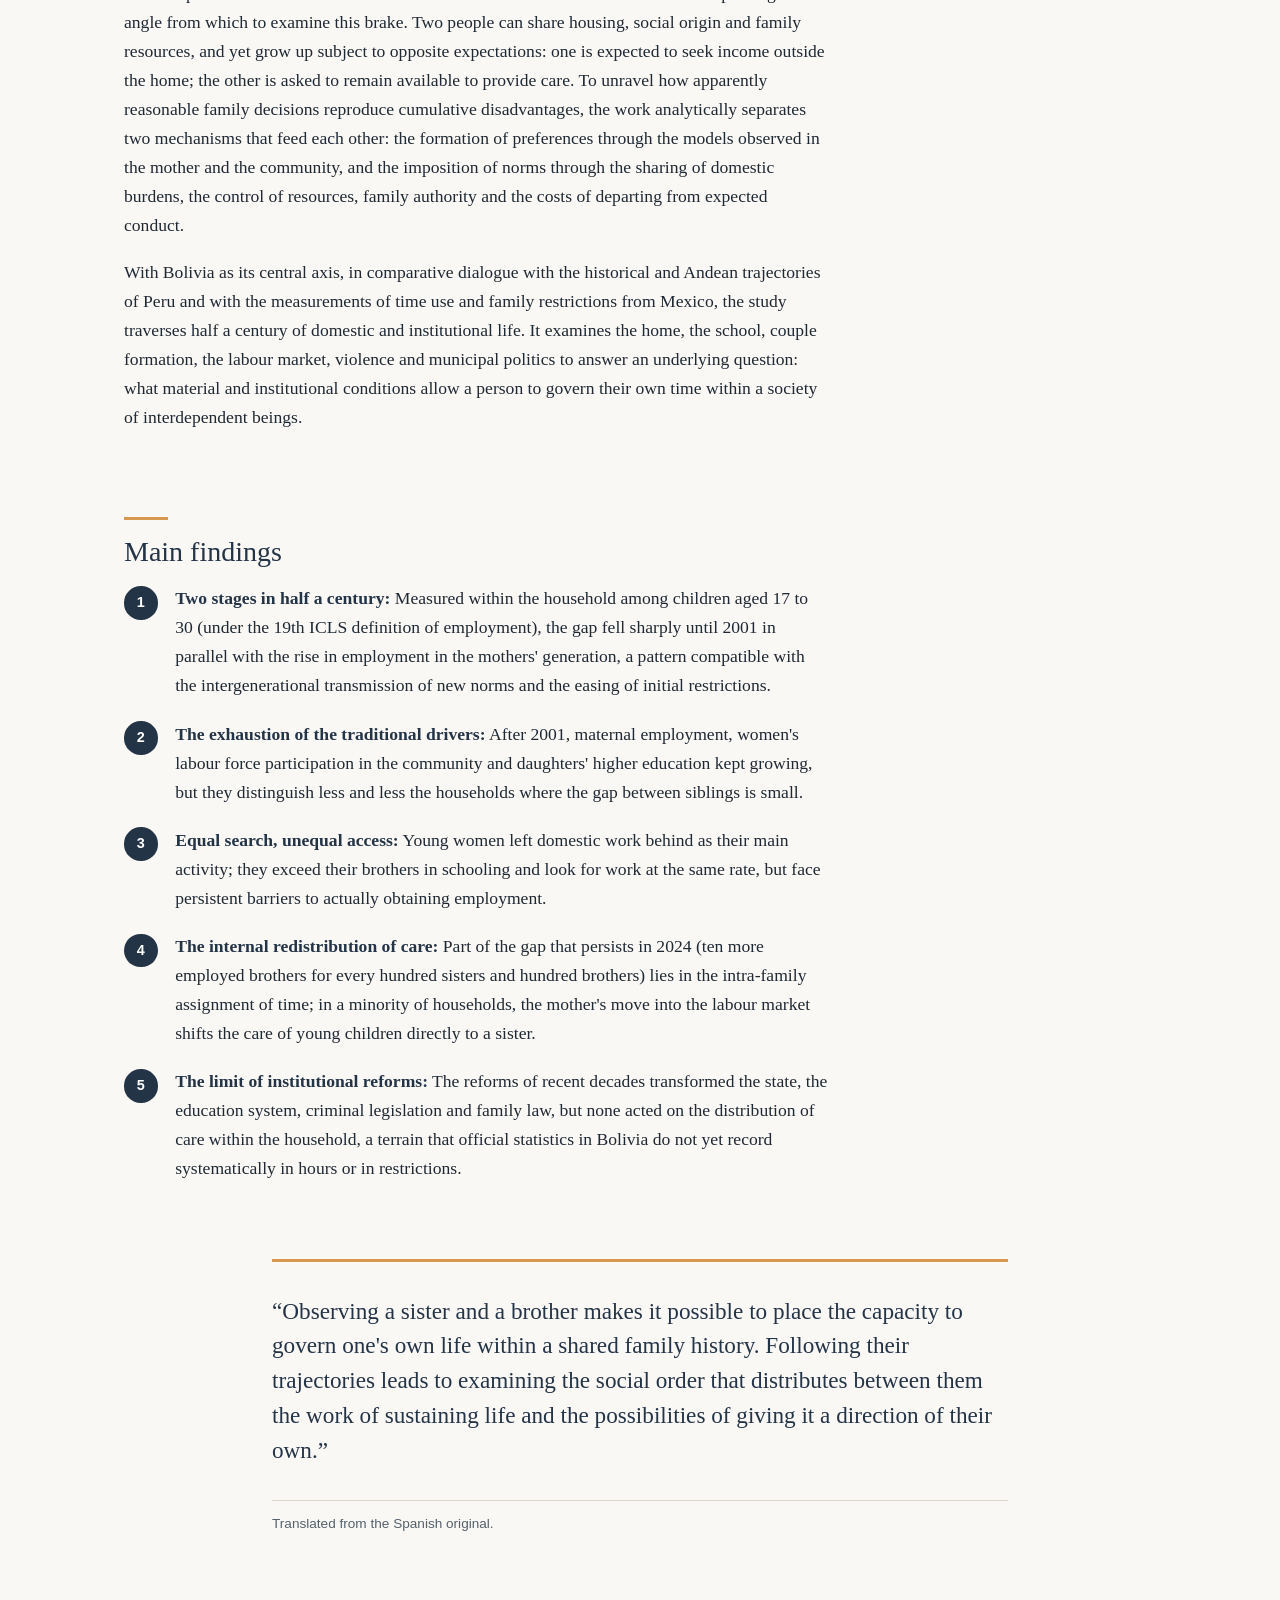
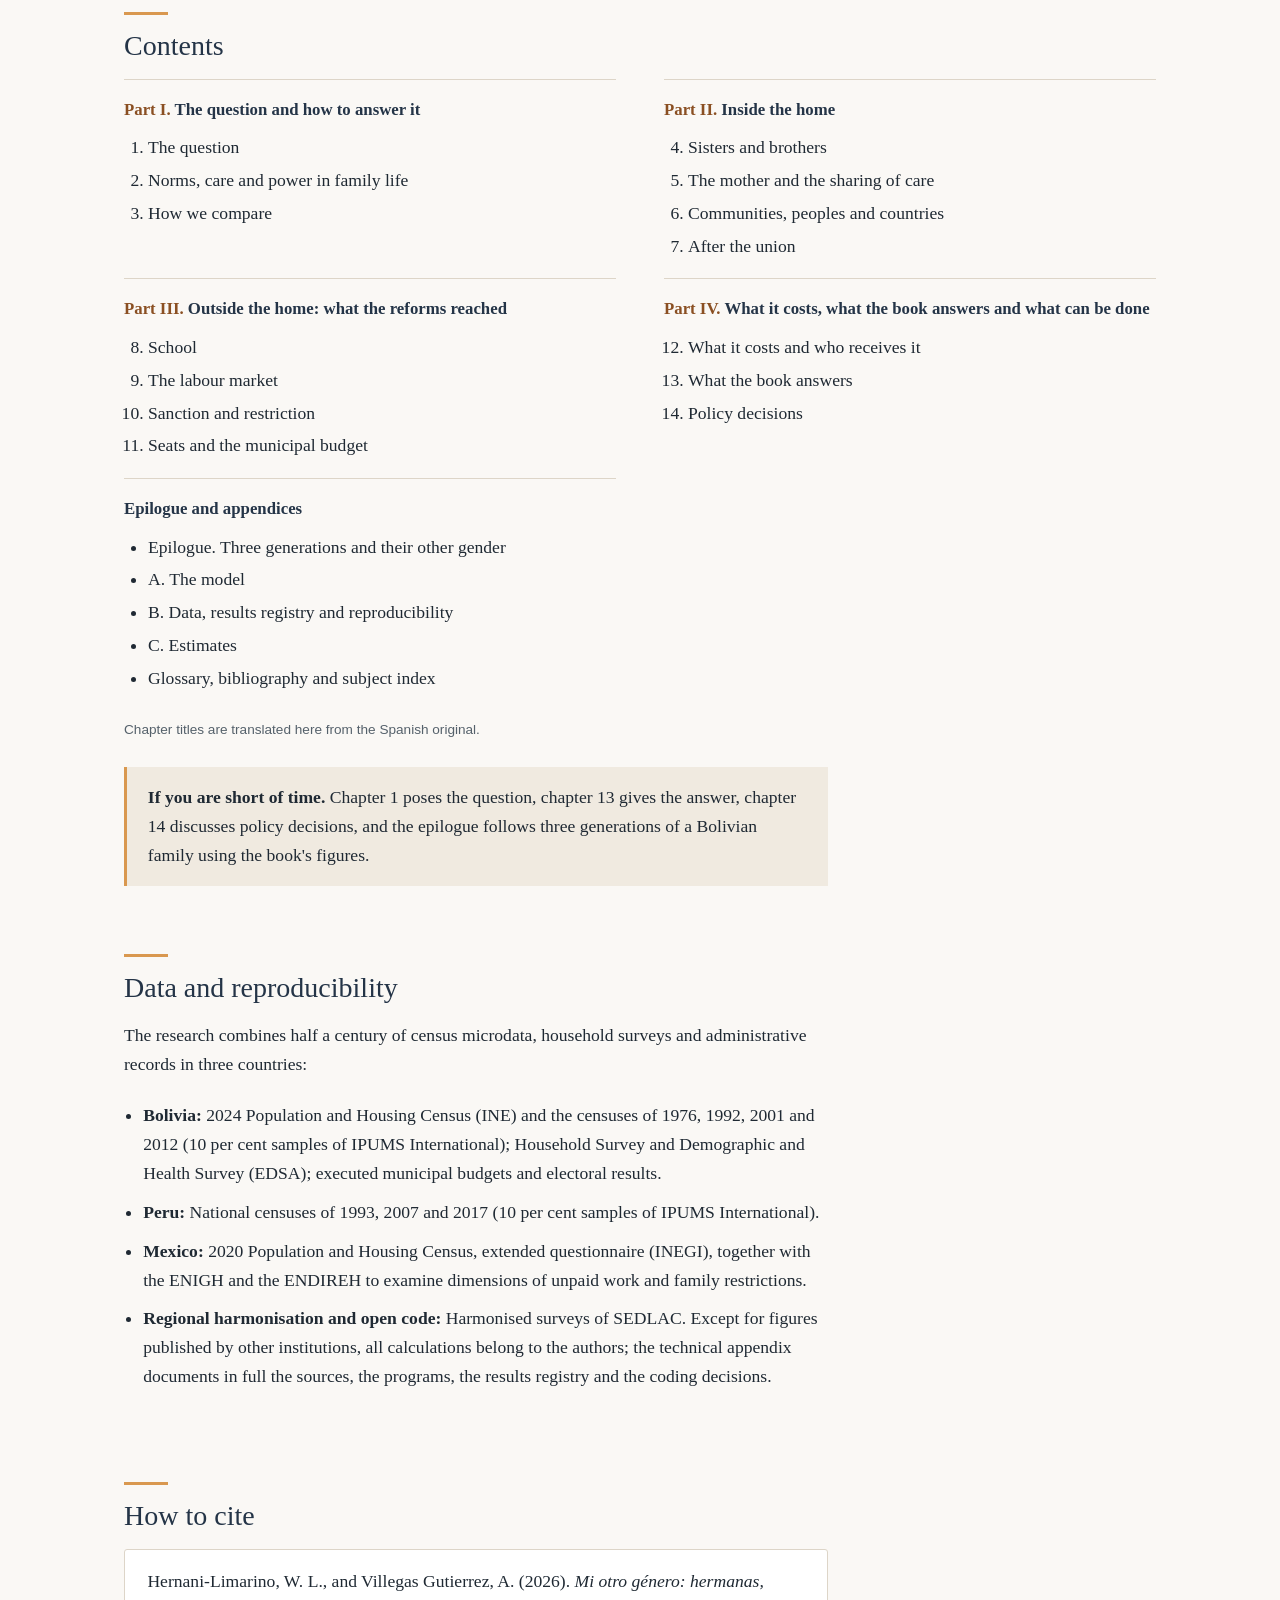
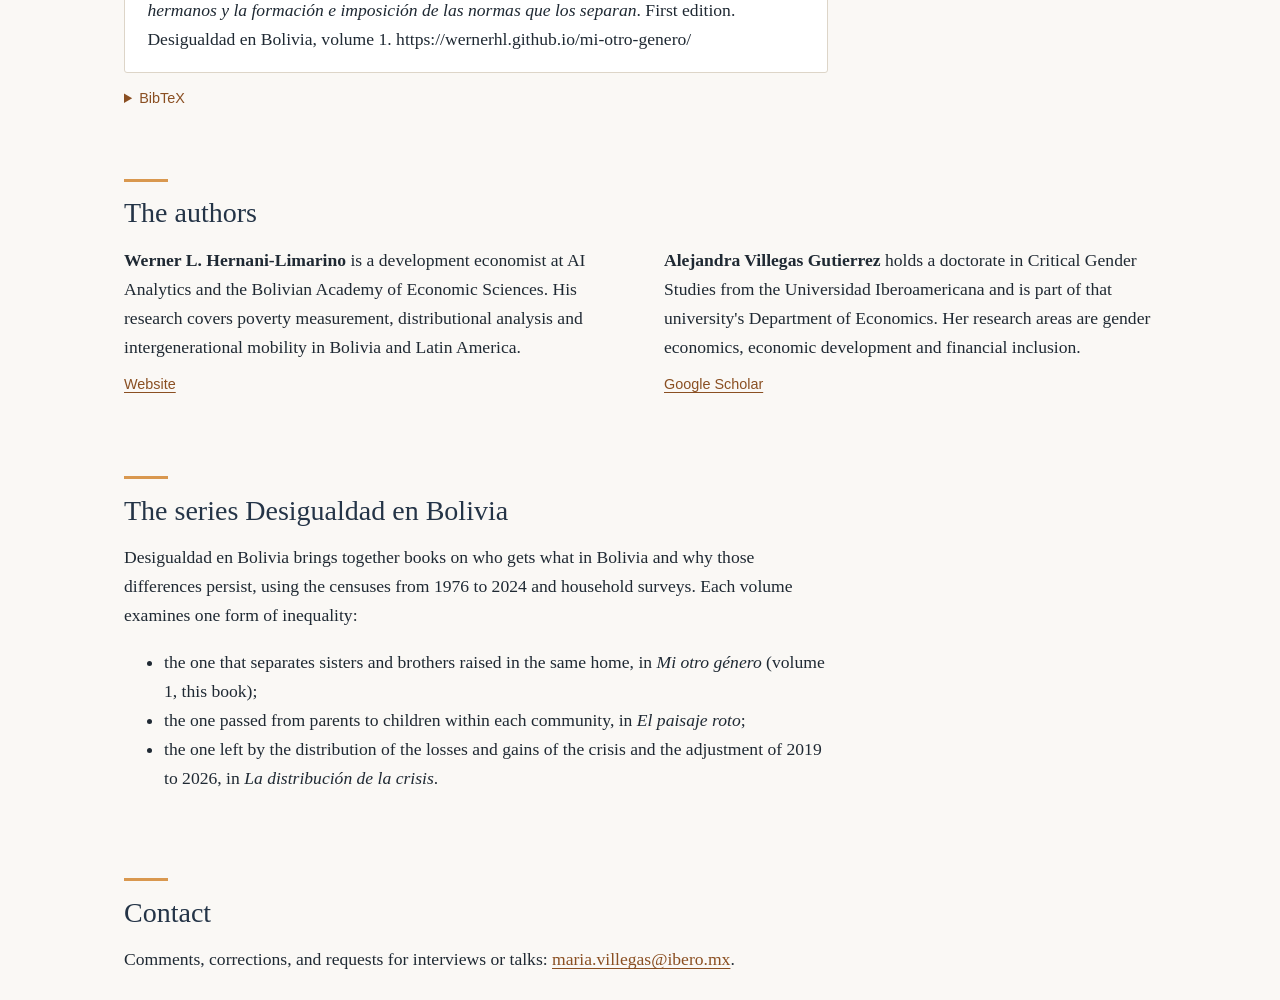
==== commit ac5d27d8: "Keep one link per author on the book pages Co-Authored-By: Claude Sonnet 5.5 <noreply@anthropic.com>" ====
--- a/mi-otro-genero/en/index.html
+++ b/mi-otro-genero/en/index.html
@@ -211,11 +211,11 @@
   <div class="people">
     <div>
       <p><strong>Werner L. Hernani-Limarino</strong> is a development economist at AI Analytics and the Bolivian Academy of Economic Sciences. His research covers poverty measurement, distributional analysis and intergenerational mobility in Bolivia and Latin America.</p>
-      <p class="links"><a href="https://wernerhl.github.io/">Website</a> · <a href="https://wernerhl.github.io/research.html">Working papers</a></p>
+      <p class="links"><a href="https://wernerhl.github.io/">Website</a></p>
     </div>
     <div>
       <p><strong>Alejandra Villegas Gutierrez</strong> holds a doctorate in Critical Gender Studies from the Universidad Iberoamericana and is part of that university's Department of Economics. Her research areas are gender economics, economic development and financial inclusion.</p>
-      <p class="links"><a href="https://economia.ibero.mx/personnel/mtra-maria-alejandra-villegas-gutierrez/">Institutional page</a> · <a href="https://scholar.google.com/citations?user=RIN1hb8AAAAJ&amp;hl=en">Google Scholar</a></p>
+      <p class="links"><a href="https://scholar.google.com/citations?user=RIN1hb8AAAAJ&amp;hl=en">Google Scholar</a></p>
     </div>
   </div>
 </section>
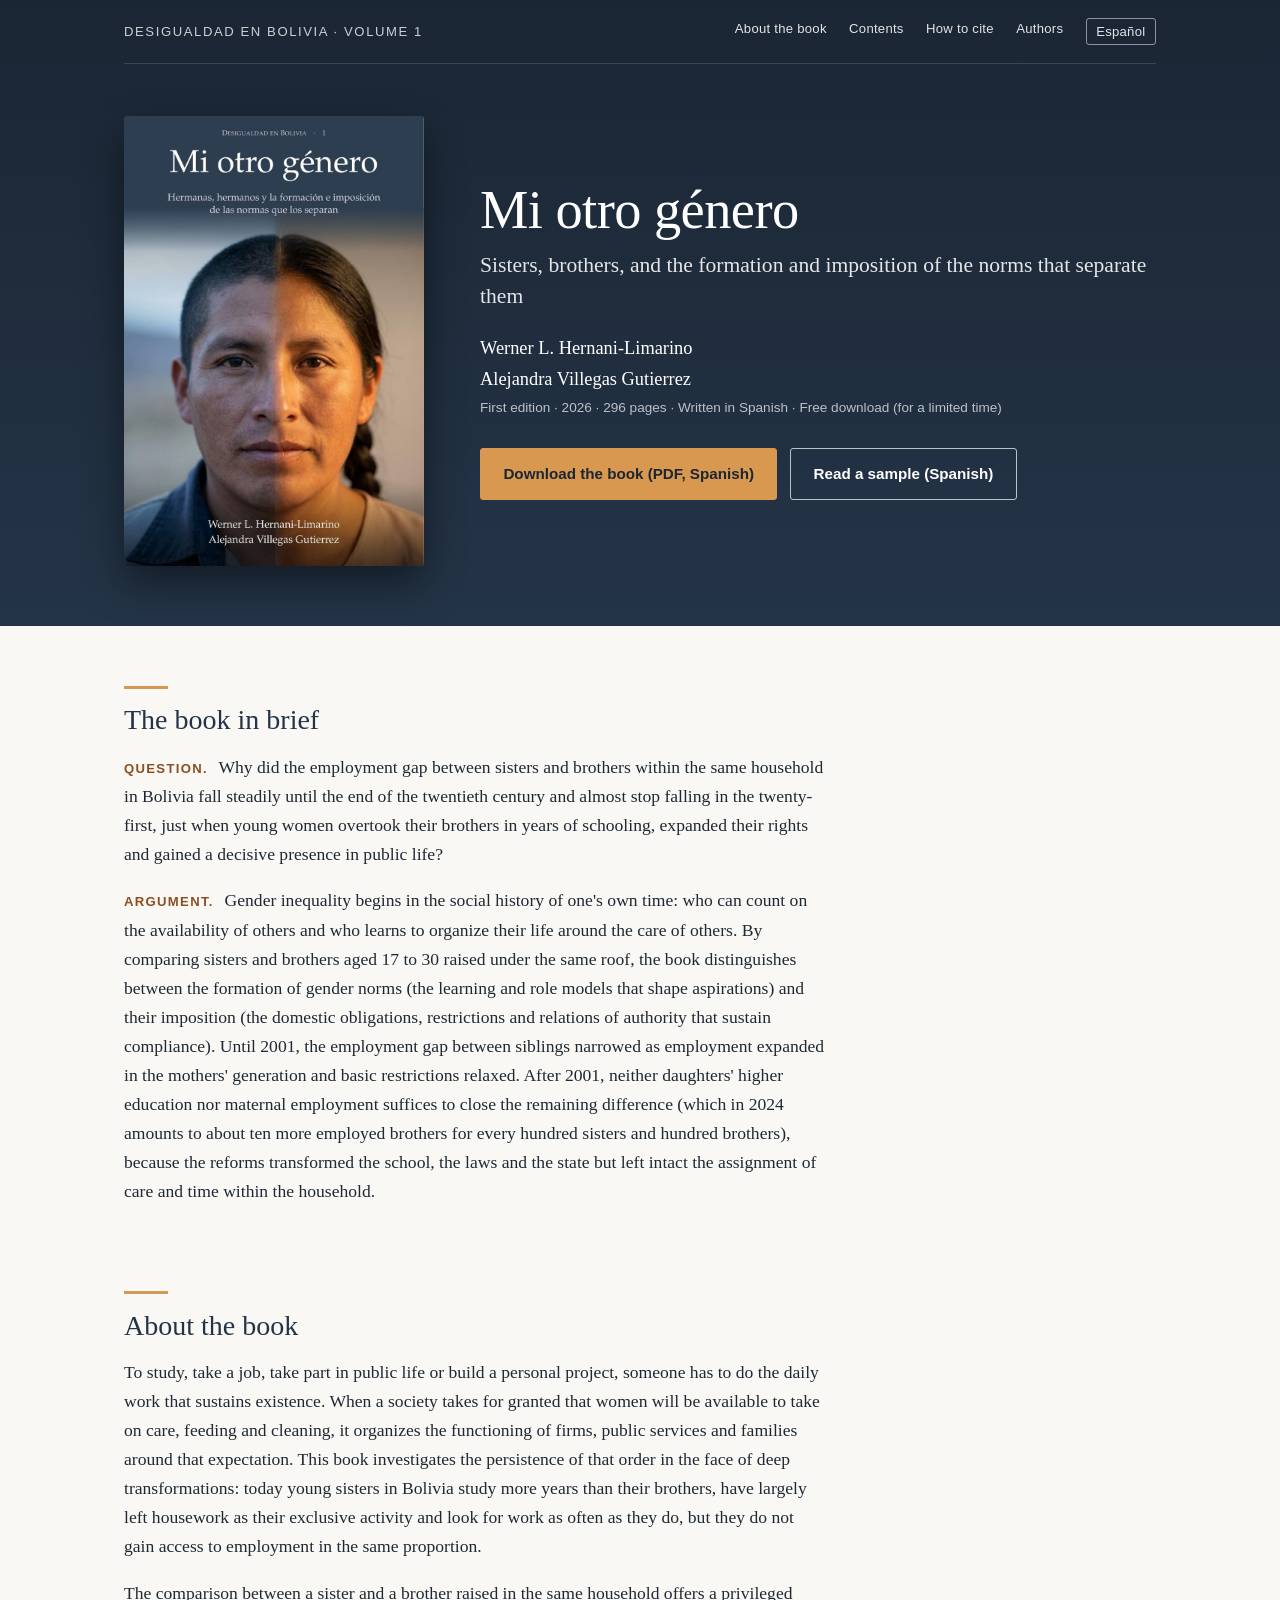
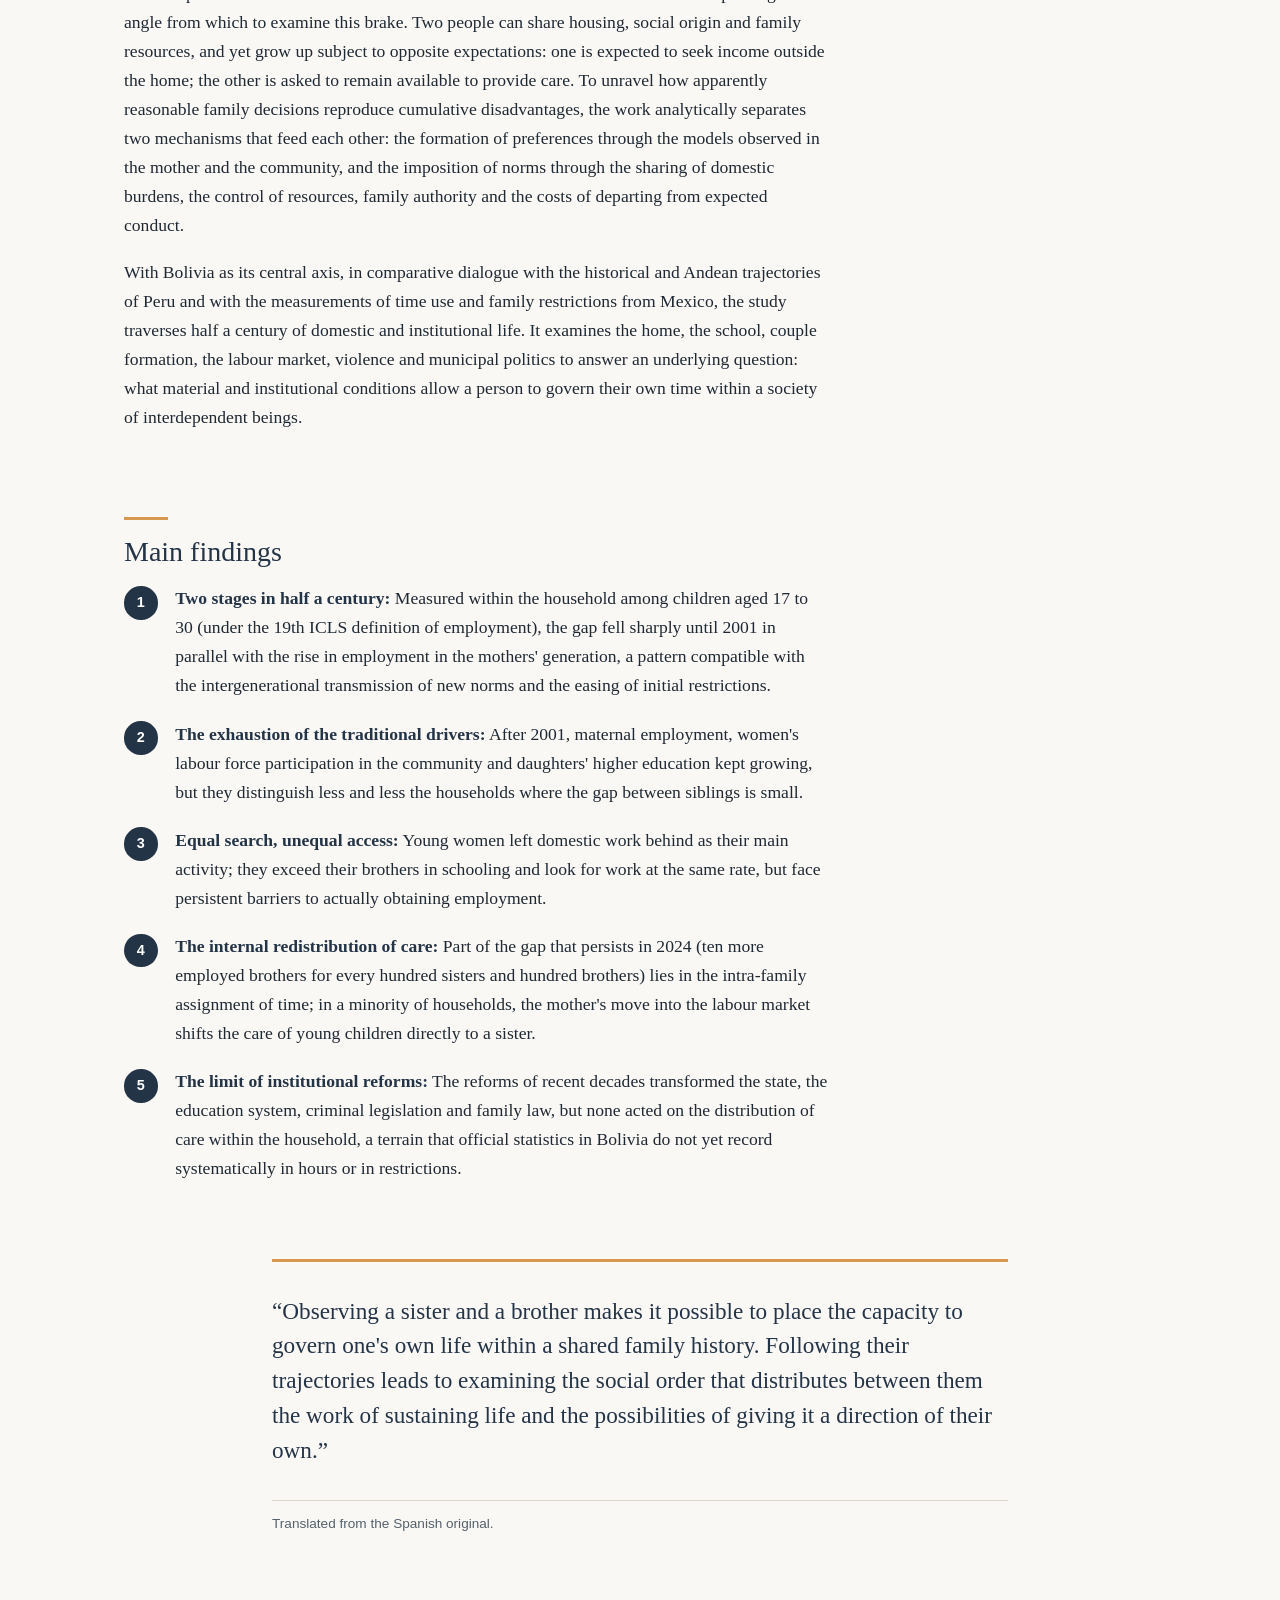
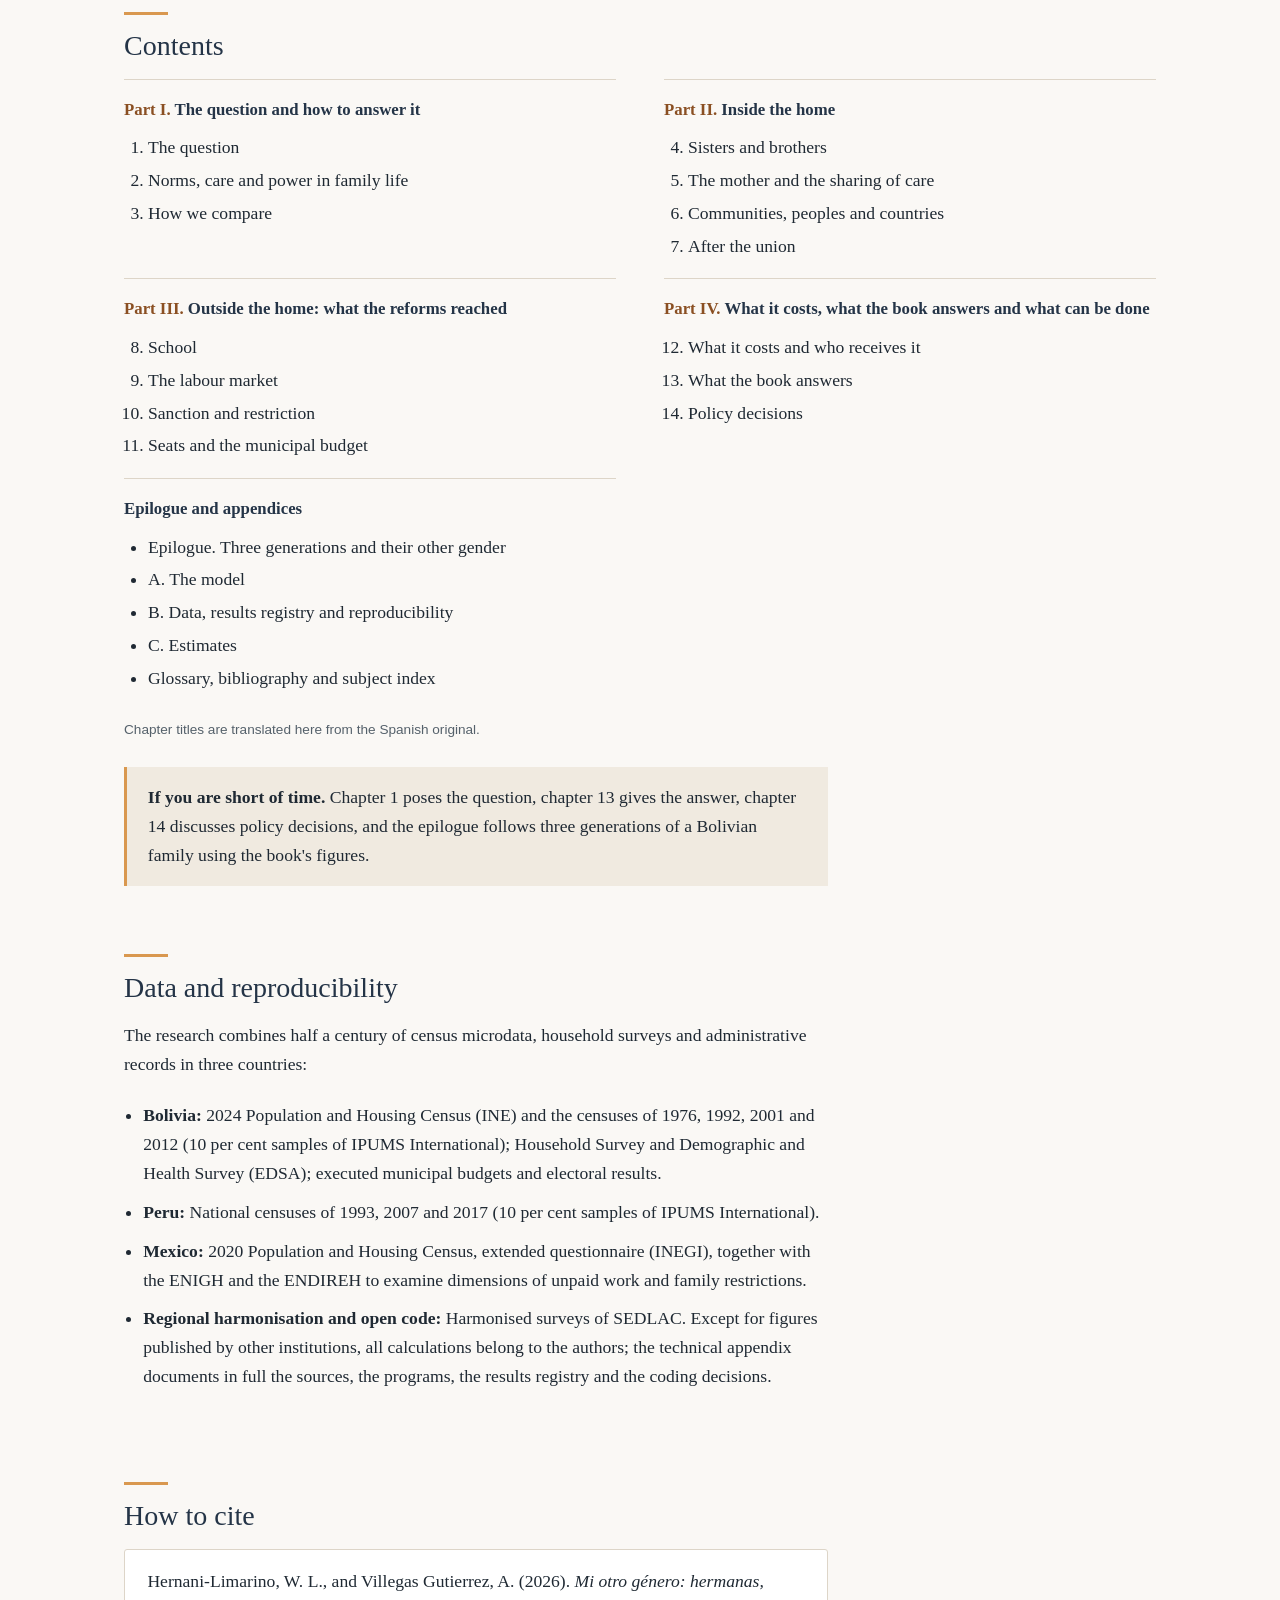
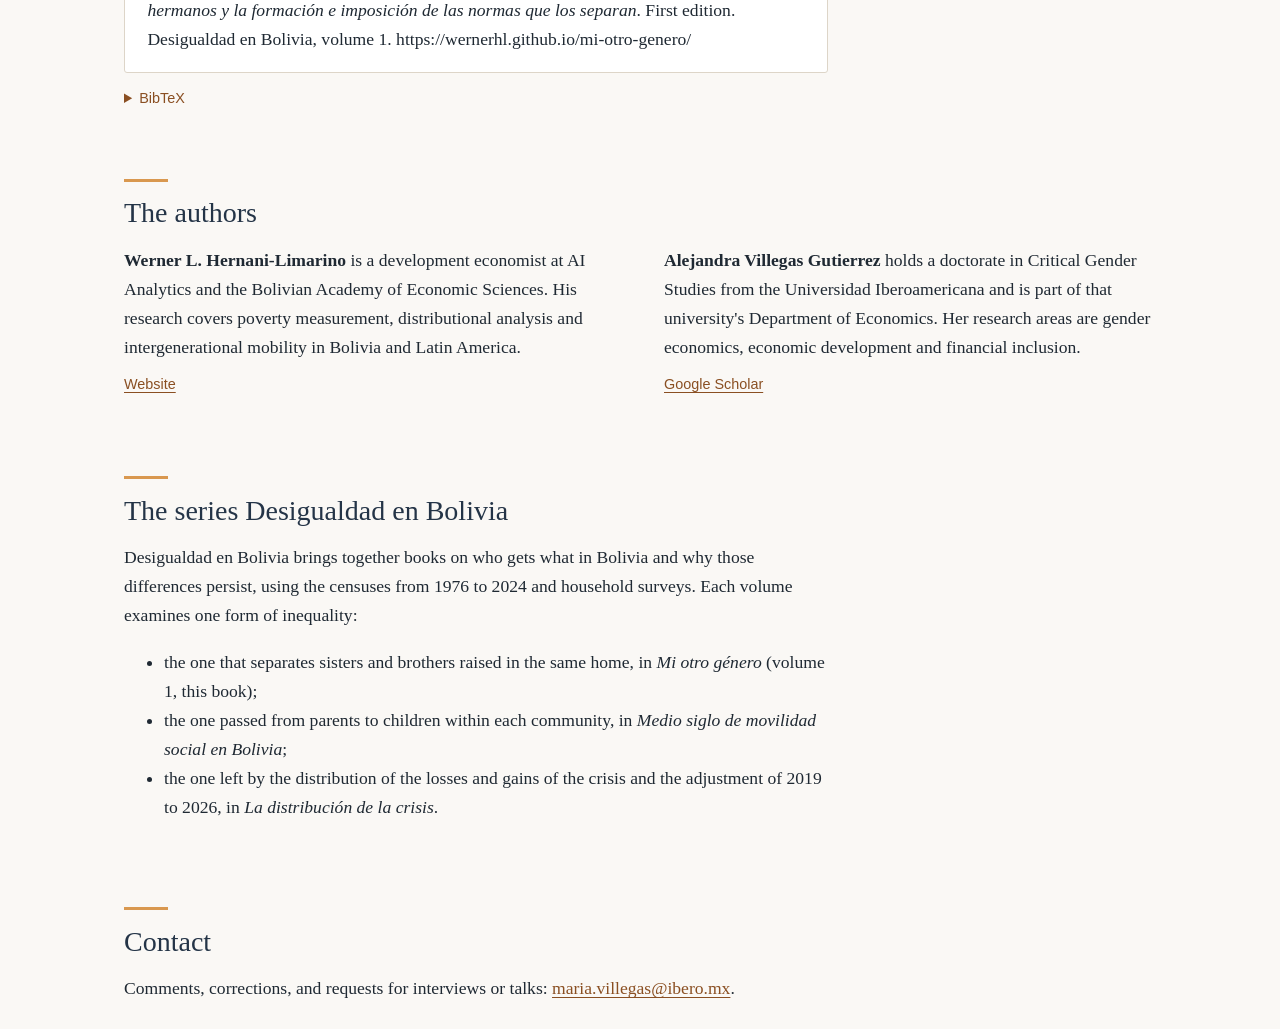
==== commit d62a8b25: "Replace El paisaje roto with Medio siglo de movilidad social en Bolivia New cover, PDF and English a" ====
--- a/mi-otro-genero/en/index.html
+++ b/mi-otro-genero/en/index.html
@@ -226,7 +226,7 @@
     <p>Desigualdad en Bolivia brings together books on who gets what in Bolivia and why those differences persist, using the censuses from 1976 to 2024 and household surveys. Each volume examines one form of inequality:</p>
     <ul>
       <li>the one that separates sisters and brothers raised in the same home, in <em>Mi otro género</em> (volume 1, this book);</li>
-      <li>the one passed from parents to children within each community, in <em>El paisaje roto</em>;</li>
+      <li>the one passed from parents to children within each community, in <em>Medio siglo de movilidad social en Bolivia</em>;</li>
       <li>the one left by the distribution of the losses and gains of the crisis and the adjustment of 2019 to 2026, in <em>La distribución de la crisis</em>.</li>
     </ul>
   </div>
